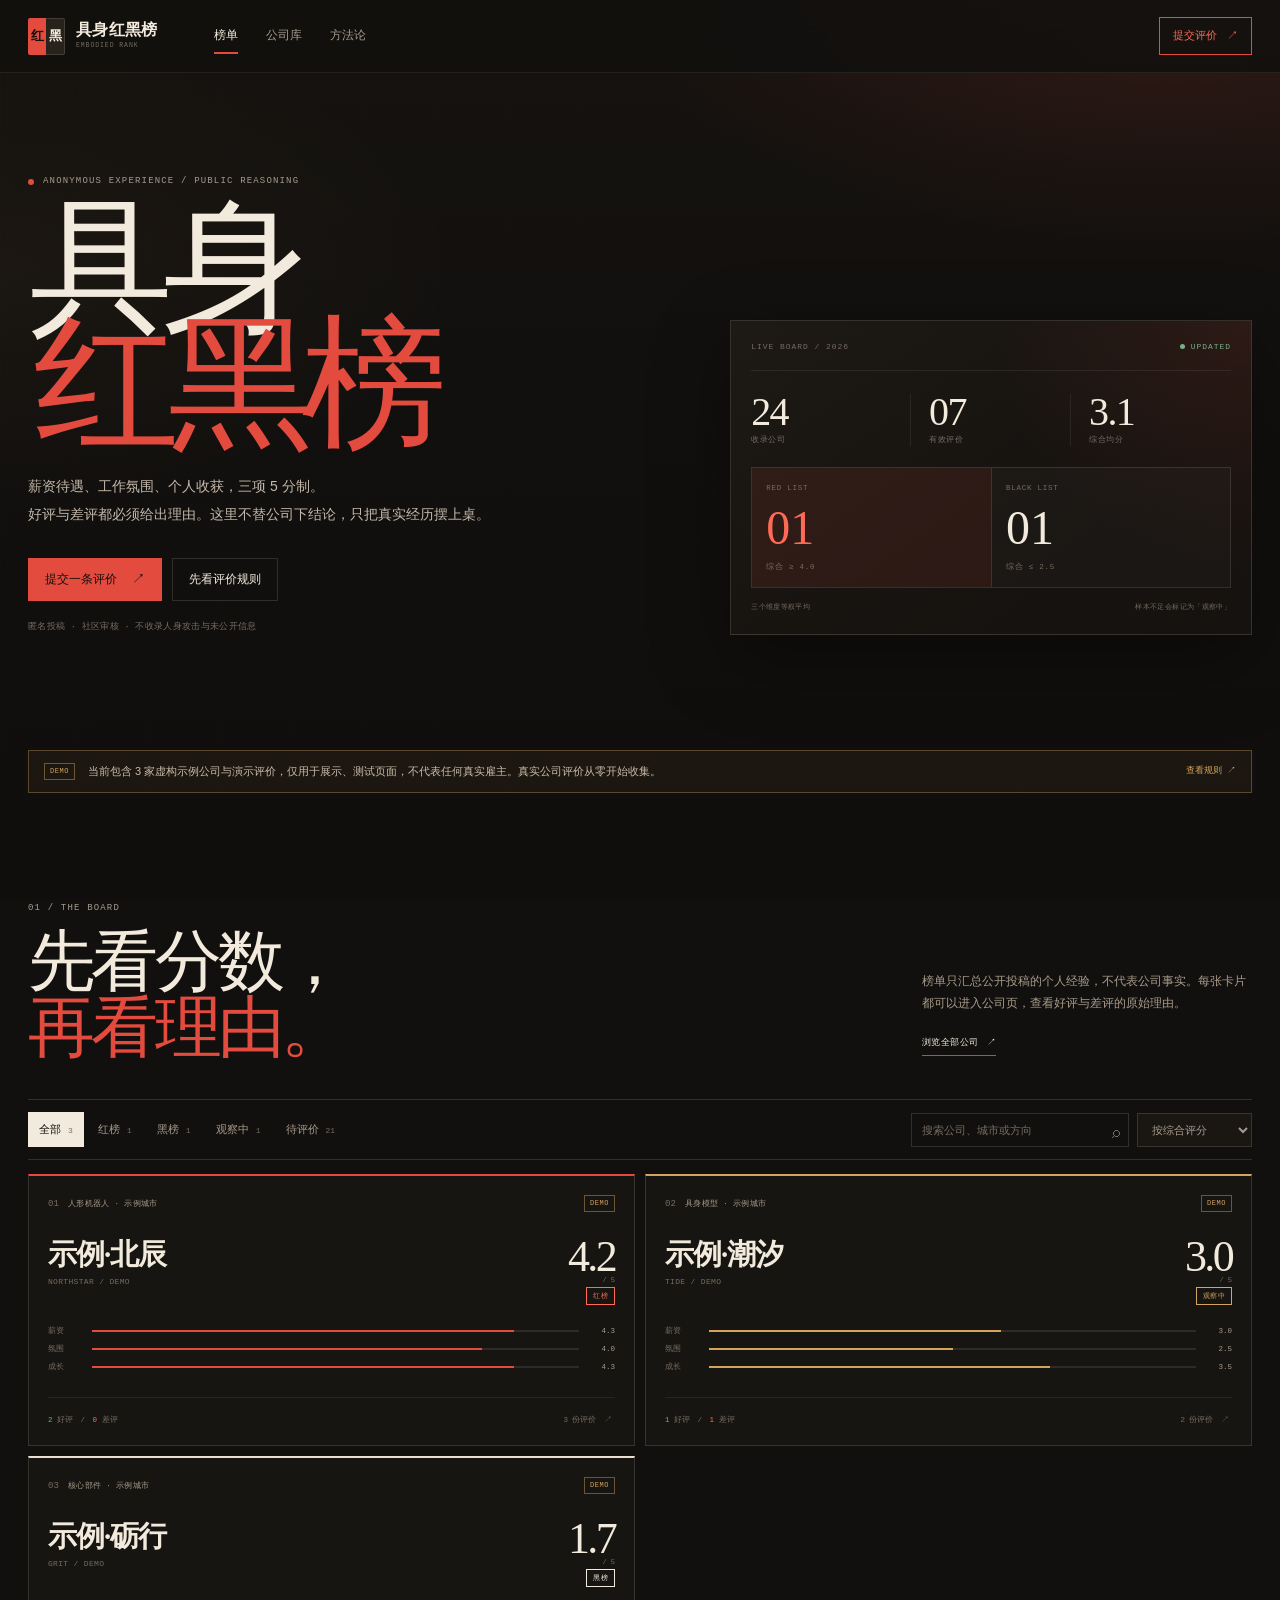
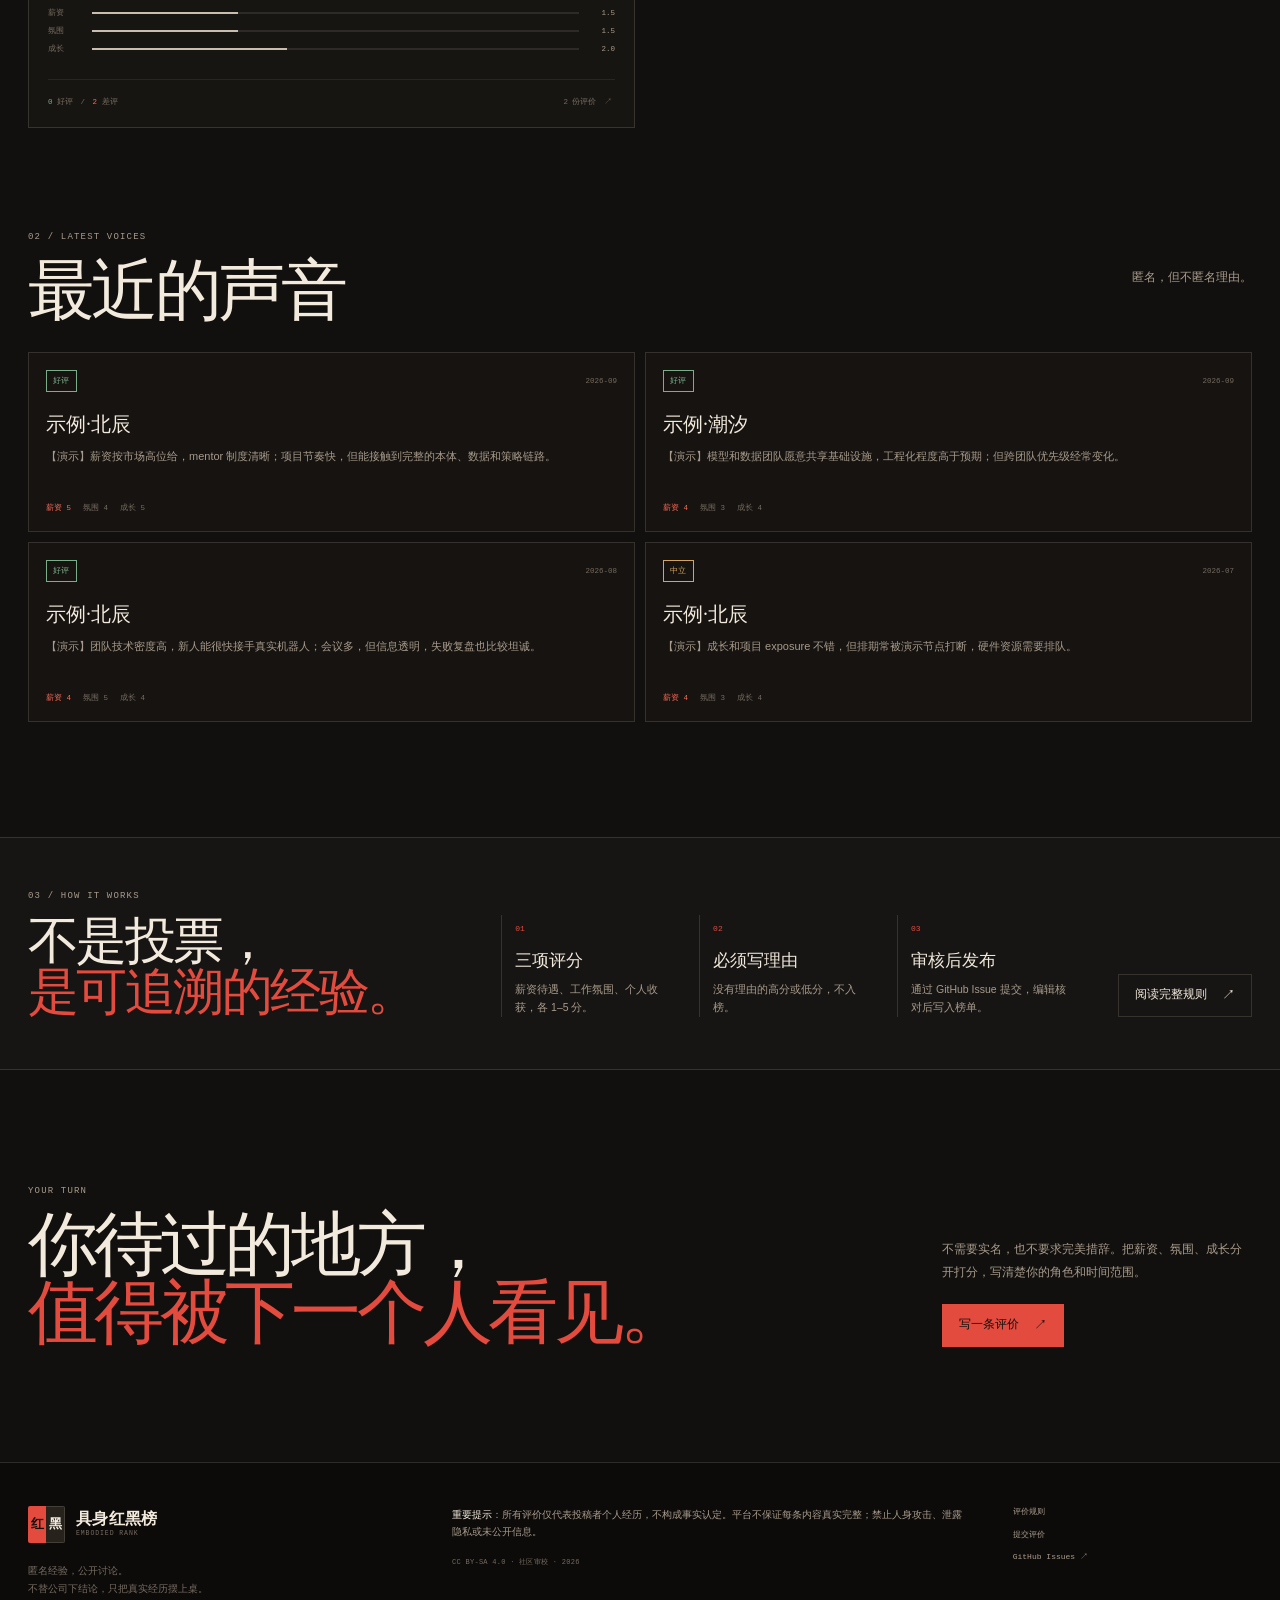
==== index.html @ 5a6efa08 "feat: launch embodied red-black review board" ====
<!doctype html>
<html lang="zh-CN" class="no-js">
<head>
  <meta charset="utf-8">
  <meta name="viewport" content="width=device-width, initial-scale=1">
  <title>具身红黑榜 · 具身智能公司匿名评价</title>
  <meta name="description" content="具身红黑榜：匿名收录具身智能公司的薪资待遇、工作氛围与个人收获评价。好评与差评都要给理由。">
  <meta name="theme-color" content="#12100e">
  <meta name="color-scheme" content="dark">
  <meta property="og:type" content="website">
  <meta property="og:site_name" content="具身红黑榜">
  <meta property="og:locale" content="zh_CN">
  <meta property="og:title" content="具身红黑榜 · 具身智能公司匿名评价">
  <meta property="og:description" content="薪资、氛围、成长三项 5 分制。好评与差评都保留理由。">
  <meta property="og:url" content="https://dreamfallenflowers.github.io/embodied-redblack/">
  <meta property="og:image" content="https://dreamfallenflowers.github.io/embodied-redblack/assets/img/og-cover.png">
  <meta name="twitter:card" content="summary_large_image">
  <meta name="twitter:title" content="具身红黑榜 · 具身智能公司匿名评价">
  <meta name="twitter:description" content="薪资、氛围、成长三项 5 分制。好评与差评都保留理由。">
  <meta name="twitter:image" content="https://dreamfallenflowers.github.io/embodied-redblack/assets/img/og-cover.png">
  <link rel="canonical" href="https://dreamfallenflowers.github.io/embodied-redblack/">
  <link rel="icon" href="assets/img/favicon.svg" type="image/svg+xml">
  <link rel="stylesheet" href="assets/css/styles.css">
  <script>document.documentElement.classList.replace('no-js','js');</script>
</head>
<body>
  <a class="skip-link" href="#main">跳到主要内容</a>
  <div class="backdrop" aria-hidden="true"></div>

  <header class="site-header" id="site-header">
    <div class="header-inner wrap">
      <a class="brand" href="#/" aria-label="具身红黑榜首页">
        <span class="brand-mark" aria-hidden="true"><b>红</b><i>黑</i></span>
        <span class="brand-copy"><strong>具身红黑榜</strong><small>EMBODIED RANK</small></span>
      </a>
      <nav class="primary-nav" aria-label="主导航">
        <a href="#/" data-nav="home">榜单</a>
        <a href="#/companies" data-nav="companies">公司库</a>
        <a href="#/about" data-nav="about">方法论</a>
      </nav>
      <div class="header-actions">
        <a class="header-submit" href="#/submit">提交评价 <span>↗</span></a>
        <button class="menu-toggle" type="button" aria-label="打开菜单" aria-expanded="false" data-menu-toggle>
          <span></span><span></span>
        </button>
      </div>
    </div>
    <div class="mobile-menu" id="mobile-menu">
      <a href="#/">榜单</a>
      <a href="#/companies">公司库</a>
      <a href="#/about">方法论</a>
      <a href="#/submit">提交评价</a>
    </div>
  </header>

  <main id="main" tabindex="-1">
    <div class="app-loading">
      <span class="loading-mark" aria-hidden="true"></span>
      <p>正在整理评价…</p>
    </div>
  </main>

  <footer class="site-footer">
    <div class="footer-inner wrap">
      <div class="footer-brand">
        <a class="brand" href="#/" aria-label="具身红黑榜首页">
          <span class="brand-mark" aria-hidden="true"><b>红</b><i>黑</i></span>
          <span class="brand-copy"><strong>具身红黑榜</strong><small>EMBODIED RANK</small></span>
        </a>
        <p>匿名经验，公开讨论。<br>不替公司下结论，只把真实经历摆上桌。</p>
      </div>
      <div class="footer-note">
        <p><strong>重要提示</strong>：所有评价仅代表投稿者个人经历，不构成事实认定。平台不保证每条内容真实完整；禁止人身攻击、泄露隐私或未公开信息。</p>
        <p class="footer-meta">CC BY-SA 4.0 · 社区审校 · <span data-year></span></p>
      </div>
      <div class="footer-links">
        <a href="#/about">评价规则</a>
        <a href="#/submit">提交评价</a>
        <a href="https://github.com/DreamFallenFlowers/embodied-redblack/issues" target="_blank" rel="noopener">GitHub Issues ↗</a>
      </div>
    </div>
  </footer>

  <div class="toast-region" id="toast-region" aria-live="polite"></div>
  <script src="assets/js/config.js"></script>
  <script src="assets/js/data.js"></script>
  <script src="assets/js/app.js"></script>
</body>
</html>
---- assets/css/styles.css ----
:root {
  --bg: #12100e;
  --bg-deep: #0c0b0a;
  --panel: #1a1713;
  --panel-2: #211d18;
  --ink: #f2eadc;
  --muted: #a79b8b;
  --muted-2: #766c60;
  --red: #e34b3f;
  --red-bright: #ff6a57;
  --red-deep: #8b2923;
  --good: #79ae88;
  --gold: #d4a45e;
  --line: rgba(242, 234, 220, 0.14);
  --line-soft: rgba(242, 234, 220, 0.08);
  --serif: "Songti SC", "STSong", "Noto Serif SC", "SimSun", Georgia, serif;
  --sans: "PingFang SC", "Microsoft YaHei", -apple-system, BlinkMacSystemFont, sans-serif;
  --mono: "Cascadia Code", Consolas, "SFMono-Regular", monospace;
  --wrap: 1240px;
  --radius: 2px;
}

* { box-sizing: border-box; }
html { scroll-behavior: smooth; }
body {
  margin: 0;
  background: var(--bg);
  color: var(--ink);
  font-family: var(--sans);
  font-size: 14px;
  line-height: 1.6;
  -webkit-font-smoothing: antialiased;
  overflow-x: hidden;
}
body.is-locked { overflow: hidden; }
a { color: inherit; text-decoration: none; }
button, input, select, textarea { font: inherit; }
button { color: inherit; }
img { max-width: 100%; display: block; }
::selection { background: var(--red); color: #140f0c; }

.sr-only {
  position: absolute; width: 1px; height: 1px; padding: 0; margin: -1px;
  overflow: hidden; clip: rect(0, 0, 0, 0); white-space: nowrap; border: 0;
}
.skip-link {
  position: fixed; z-index: 100; top: -60px; left: 16px; padding: 10px 14px;
  background: var(--ink); color: var(--bg); font-size: 12px; transition: top .2s;
}
.skip-link:focus { top: 12px; }
.wrap { width: min(100% - 56px, var(--wrap)); margin: 0 auto; }
.backdrop {
  position: fixed; inset: 0; z-index: -2; pointer-events: none;
  background:
    radial-gradient(ellipse 70% 48% at 92% -4%, rgba(227, 75, 63, .16), transparent 65%),
    radial-gradient(ellipse 52% 38% at 0% 30%, rgba(212, 164, 94, .045), transparent 70%),
    linear-gradient(180deg, #15120f 0%, var(--bg) 42%, #100e0c 100%);
}
.backdrop::after {
  content: ""; position: absolute; inset: 0; opacity: .3;
  background-image: linear-gradient(to right, rgba(242,234,220,.035) 1px, transparent 1px),
    linear-gradient(to bottom, rgba(242,234,220,.025) 1px, transparent 1px);
  background-size: 72px 72px;
  mask-image: linear-gradient(120deg, #000 0%, transparent 68%);
}
.eyebrow {
  display: flex; align-items: center; gap: 9px; margin: 0;
  font-family: var(--mono); font-size: 9px; line-height: 1.4;
  letter-spacing: .13em; text-transform: uppercase; color: var(--muted);
}
.eyebrow-dot { width: 6px; height: 6px; border-radius: 50%; background: var(--red); flex: 0 0 auto; }

/* ------------------------------------------------------------- header */
.site-header {
  position: sticky; top: 0; z-index: 30;
  background: rgba(18, 16, 14, .88);
  border-bottom: 1px solid var(--line-soft);
  backdrop-filter: blur(17px);
}
.header-inner {
  min-height: 72px; display: flex; align-items: center; gap: 38px;
}
.brand { display: inline-flex; align-items: center; gap: 11px; flex: 0 0 auto; }
.brand-mark {
  width: 37px; height: 37px; display: flex; overflow: hidden; border-radius: 2px;
  font-family: var(--serif); font-size: 13px; font-weight: 700;
}
.brand-mark b, .brand-mark i { display: grid; place-items: center; flex: 1; font-style: normal; }
.brand-mark b { background: var(--red); color: #150f0c; }
.brand-mark i { background: #27221c; color: var(--ink); border: 1px solid var(--line); border-left: 0; }
.brand-copy { display: flex; flex-direction: column; line-height: 1.05; }
.brand-copy strong { font-family: var(--serif); font-size: 16px; letter-spacing: .02em; font-weight: 600; }
.brand-copy small { margin-top: 4px; font-family: var(--mono); font-size: 6.5px; letter-spacing: .14em; color: var(--muted-2); }
.primary-nav { display: flex; align-items: center; gap: 28px; margin-left: 18px; }
.primary-nav a {
  position: relative; padding: 8px 0; color: var(--muted); font-size: 12px; transition: color .2s;
}
.primary-nav a:hover { color: var(--ink); }
.primary-nav a.is-active { color: var(--ink); }
.primary-nav a.is-active::after {
  content: ""; position: absolute; left: 0; right: 0; bottom: 0; height: 2px; background: var(--red);
}
.header-actions { display: flex; align-items: center; gap: 10px; margin-left: auto; }
.header-submit {
  display: inline-flex; align-items: center; gap: 10px; padding: 9px 13px;
  border: 1px solid var(--red); color: var(--red-bright); font-size: 11px;
  transition: background .2s, color .2s;
}
.header-submit:hover { background: var(--red); color: #150f0c; }
.menu-toggle { display: none; width: 38px; height: 38px; padding: 10px; border: 1px solid var(--line); background: transparent; }
.menu-toggle span { display: block; height: 1px; margin: 4px 0; background: var(--ink); }
.mobile-menu { display: none; }

/* --------------------------------------------------------------- hero */
.hero {
  display: grid; grid-template-columns: minmax(0, 1.08fr) minmax(380px, .92fr);
  gap: clamp(38px, 7vw, 110px); align-items: end;
  padding-top: clamp(58px, 8vw, 112px); padding-bottom: clamp(64px, 9vw, 126px);
}
.hero-copy { max-width: 690px; }
.hero h1 {
  margin: 23px 0 0; font-family: var(--serif); font-size: clamp(86px, 11.3vw, 158px);
  line-height: .8; letter-spacing: -.075em; font-weight: 500;
}
.hero h1 em { color: var(--red); font-style: normal; display: inline-block; margin-left: .04em; }
.hero-lede {
  max-width: 520px; margin: 31px 0 0; color: #c3b8aa; font-size: 14px; line-height: 1.95;
}
.hero-actions { display: flex; flex-wrap: wrap; gap: 10px; margin-top: 30px; }
.hero-note { margin: 20px 0 0; color: var(--muted-2); font-family: var(--mono); font-size: 8.5px; letter-spacing: .04em; }
.button {
  display: inline-flex; align-items: center; justify-content: space-between; gap: 15px;
  min-height: 43px; padding: 0 16px; border: 1px solid transparent;
  font-size: 11.5px; line-height: 1; transition: background .2s, color .2s, border-color .2s;
}
.button span { font-family: var(--mono); font-size: 13px; }
.button--red { background: var(--red); border-color: var(--red); color: #160f0c; }
.button--red:hover { background: var(--red-bright); border-color: var(--red-bright); }
.button--ghost { border-color: var(--line); color: var(--ink); background: transparent; }
.button--ghost:hover { border-color: var(--ink); background: var(--ink); color: var(--bg); }

.hero-board {
  position: relative; padding: 20px; border: 1px solid var(--line);
  background: linear-gradient(145deg, #1d1914, #15120f 72%);
  box-shadow: 0 24px 70px rgba(0,0,0,.35);
  overflow: hidden;
}
.hero-board::before {
  content: ""; position: absolute; inset: 0; pointer-events: none; opacity: .55;
  background: radial-gradient(circle at 100% 0, rgba(227,75,63,.2), transparent 42%);
}
.board-top, .board-live { position: relative; display: flex; align-items: center; justify-content: space-between; }
.board-top {
  padding-bottom: 17px; border-bottom: 1px solid var(--line-soft);
  font-family: var(--mono); font-size: 8px; letter-spacing: .12em; color: var(--muted-2);
}
.board-live { gap: 6px; color: var(--good); }
.board-live i { width: 5px; height: 5px; border-radius: 50%; background: var(--good); }
.board-numbers { position: relative; display: grid; grid-template-columns: repeat(3, 1fr); padding: 23px 0 21px; }
.board-numbers > div { display: flex; flex-direction: column; gap: 4px; border-right: 1px solid var(--line-soft); padding-left: 18px; }
.board-numbers > div:first-child { padding-left: 0; }
.board-numbers > div:last-child { border-right: 0; }
.board-numbers strong { font-family: var(--serif); font-size: 40px; line-height: .9; font-weight: 500; letter-spacing: -.04em; }
.board-numbers span { font-family: var(--mono); font-size: 7.5px; letter-spacing: .08em; color: var(--muted-2); }
.board-split { position: relative; display: grid; grid-template-columns: 1fr 1fr; border: 1px solid var(--line); }
.board-half { min-height: 119px; padding: 14px; display: flex; flex-direction: column; justify-content: space-between; transition: background .2s; }
.board-half + .board-half { border-left: 1px solid var(--line); }
.board-half:hover { background: rgba(242,234,220,.045); }
.board-half--red { background: rgba(227,75,63,.11); }
.board-half--black { background: rgba(242,234,220,.02); }
.board-half span, .board-half small { font-family: var(--mono); font-size: 7.5px; letter-spacing: .1em; color: var(--muted-2); }
.board-half strong { font-family: var(--serif); font-size: 48px; line-height: .9; font-weight: 500; }
.board-half--red strong { color: var(--red-bright); }
.board-half--black strong { color: var(--ink); }
.board-half small { text-transform: uppercase; }
.board-foot {
  display: flex; justify-content: space-between; gap: 10px; padding-top: 14px;
  font-family: var(--mono); font-size: 7px; letter-spacing: .05em; color: var(--muted-2);
}

/* --------------------------------------------------------------- demos */
.demo-banner {
  display: flex; align-items: center; gap: 13px; margin-bottom: 6px; padding: 12px 15px;
  border: 1px solid rgba(212,164,94,.35); background: rgba(212,164,94,.055);
  font-size: 11px; color: #cbbcaa;
}
.demo-banner p { margin: 0; flex: 1; line-height: 1.6; }
.demo-banner a { white-space: nowrap; color: var(--gold); font-family: var(--mono); font-size: 8.5px; }
.demo-mark, .demo-chip {
  display: inline-flex; align-items: center; justify-content: center;
  border: 1px solid rgba(212,164,94,.45); color: var(--gold);
  font-family: var(--mono); font-size: 7px; line-height: 1; letter-spacing: .08em;
  padding: 4px 5px; white-space: nowrap;
}
.demo-chip { vertical-align: middle; }

/* ------------------------------------------------------------- section */
.section { padding-top: clamp(64px, 8vw, 112px); padding-bottom: 0; }
.section-head { display: flex; align-items: flex-end; justify-content: space-between; gap: 38px; }
.section-head .eyebrow { margin-bottom: 15px; }
.section-title, .section-head h2 {
  margin: 0; font-family: var(--serif); font-size: clamp(44px, 5.2vw, 68px);
  line-height: .98; letter-spacing: -.055em; font-weight: 500;
}
.section-title em, .section-head h2 em { color: var(--red); font-style: normal; }
.section-aside { max-width: 330px; padding-bottom: 4px; color: var(--muted); font-size: 12px; line-height: 1.85; }
.section-aside p { margin: 0 0 16px; }
.section-aside--inline { max-width: 260px; padding: 0; }
.section-head--compact { align-items: center; }
.section-title--small { font-size: clamp(30px, 3.2vw, 42px); }
.text-link { display: inline-flex; align-items: center; gap: 8px; color: var(--ink); font-family: var(--mono); font-size: 8.5px; letter-spacing: .05em; border-bottom: 1px solid var(--muted-2); padding-bottom: 3px; }
.text-link:hover { color: var(--red-bright); border-color: var(--red); }

/* ------------------------------------------------------------ board */
.board-tools {
  display: flex; align-items: center; justify-content: space-between; gap: 18px;
  margin-top: 39px; padding: 12px 0; border-top: 1px solid var(--line); border-bottom: 1px solid var(--line);
}
.tabs { display: flex; flex-wrap: wrap; align-items: center; gap: 3px; }
.tab {
  padding: 8px 10px; border: 1px solid transparent; background: transparent;
  color: var(--muted); font-size: 11px; cursor: pointer; transition: color .2s, border-color .2s, background .2s;
}
.tab span { margin-left: 4px; color: var(--muted-2); font-family: var(--mono); font-size: 8px; }
.tab:hover { color: var(--ink); }
.tab.is-active { border-color: var(--line); background: var(--ink); color: var(--bg); }
.tab.is-active span { color: rgba(18,16,14,.55); }
.board-controls { display: flex; align-items: center; gap: 8px; }
.search-field { position: relative; display: block; }
.search-field input {
  width: 218px; height: 34px; padding: 0 30px 0 10px; border: 1px solid var(--line);
  border-radius: 0; outline: 0; background: transparent; color: var(--ink); font-size: 10.5px;
}
.search-field input::placeholder { color: var(--muted-2); }
.search-field input:focus { border-color: var(--red); }
.search-field i { position: absolute; right: 9px; top: 6px; color: var(--muted-2); font-style: normal; font-size: 16px; pointer-events: none; }
select {
  height: 34px; padding: 0 28px 0 10px; border: 1px solid var(--line); border-radius: 0;
  background: var(--panel); color: var(--muted); font-size: 10.5px; outline: 0;
}
select:focus { border-color: var(--red); }
.company-list { display: grid; grid-template-columns: repeat(2, minmax(0, 1fr)); gap: 10px; margin-top: 14px; }
.company-card {
  position: relative; display: flex; flex-direction: column; min-height: 272px; padding: 19px;
  border: 1px solid var(--line); background: rgba(26,23,19,.74);
  transition: border-color .2s, background .2s, transform .25s;
}
.company-card:hover { transform: translateY(-3px); border-color: rgba(227,75,63,.58); background: #1e1a16; }
.company-card.is-red { border-top: 2px solid var(--red); }
.company-card.is-black { border-top: 2px solid #e9dfd0; }
.company-card.is-watch { border-top: 2px solid var(--gold); }
.company-card.is-pending { border-top: 2px solid var(--line); }
.company-card-top { display: flex; align-items: center; gap: 9px; }
.company-rank { color: var(--muted-2); font-family: var(--mono); font-size: 9px; }
.company-sector { color: var(--muted); font-family: var(--mono); font-size: 7.5px; letter-spacing: .05em; text-transform: uppercase; }
.company-card-top .demo-chip { margin-left: auto; }
.company-card-main { display: flex; justify-content: space-between; align-items: flex-start; gap: 10px; margin-top: 27px; }
.company-card h3 { margin: 0; font-family: var(--serif); font-size: 29px; line-height: 1.1; letter-spacing: -.035em; font-weight: 600; }
.company-en { margin: 5px 0 0; color: var(--muted-2); font-family: var(--mono); font-size: 8px; letter-spacing: .04em; }
.company-score { display: flex; flex-direction: column; align-items: flex-end; flex: 0 0 auto; }
.company-score > strong { font-family: var(--serif); font-size: 44px; line-height: .82; font-weight: 500; letter-spacing: -.06em; }
.company-score > span { color: var(--muted-2); font-family: var(--mono); font-size: 7px; }
.verdict {
  display: inline-flex; padding: 4px 6px; border: 1px solid currentColor;
  font-family: var(--mono); font-size: 8px; line-height: 1.2; letter-spacing: .06em; white-space: nowrap;
}
.verdict.is-red { color: var(--red-bright); }
.verdict.is-black { color: var(--ink); }
.verdict.is-watch { color: var(--gold); }
.verdict.is-pending { color: var(--muted-2); }
.company-bars { display: flex; flex-direction: column; gap: 6px; margin-top: 20px; }
.score-row { display: grid; grid-template-columns: 35px minmax(0,1fr) 27px; align-items: center; gap: 9px; color: var(--muted-2); font-family: var(--mono); font-size: 7.5px; }
.score-row b { color: var(--muted); font-weight: 400; text-align: right; }
.score-track { height: 2px; background: rgba(242,234,220,.1); overflow: hidden; }
.score-track i { display: block; height: 100%; background: var(--red); }
.company-card.is-black .score-track i { background: #c8bdae; }
.company-card.is-watch .score-track i { background: var(--gold); }
.company-card-foot { display: flex; justify-content: space-between; gap: 8px; margin-top: auto; padding-top: 16px; border-top: 1px solid var(--line-soft); color: var(--muted-2); font-family: var(--mono); font-size: 7.5px; }
.company-card-foot b { color: var(--good); font-weight: 400; }
.company-card-foot em { color: var(--red-bright); font-style: normal; }
.company-card-foot i { color: var(--muted-2); font-style: normal; margin: 0 3px; }
.company-empty { margin-top: auto; padding-top: 20px; border-top: 1px solid var(--line-soft); color: var(--muted-2); font-size: 11px; }
.company-empty p { margin: 0 0 8px; }
.company-empty span { color: var(--muted); font-family: var(--mono); font-size: 8px; }
.company-empty i { color: var(--red-bright); font-style: normal; }
.empty-state {
  grid-column: 1 / -1; display: flex; flex-direction: column; align-items: center;
  padding: 62px 22px; border: 1px dashed var(--line); color: var(--muted);
  text-align: center;
}
.empty-state > span { color: var(--red); font-family: var(--serif); font-size: 46px; line-height: 1; }
.empty-state h3 { margin: 13px 0 3px; font-family: var(--serif); font-size: 23px; font-weight: 500; color: var(--ink); }
.empty-state p { margin: 0 0 19px; font-size: 11px; }
.empty-state .button { min-height: 36px; }

/* ------------------------------------------------------------ latest */
.latest-section { padding-bottom: clamp(70px, 9vw, 120px); }
.latest-grid { display: grid; grid-template-columns: repeat(2, minmax(0,1fr)); gap: 10px; margin-top: 28px; }
.voice-card {
  display: flex; flex-direction: column; min-height: 180px; padding: 17px;
  border: 1px solid var(--line); background: rgba(26,23,19,.58); transition: border-color .2s, background .2s;
}
.voice-card:hover { border-color: rgba(227,75,63,.48); background: var(--panel); }
.voice-top { display: flex; align-items: center; justify-content: space-between; color: var(--muted-2); font-family: var(--mono); font-size: 7.5px; }
.type-chip {
  display: inline-flex; width: fit-content; padding: 4px 6px; border: 1px solid currentColor;
  font-family: var(--mono); font-size: 8px; letter-spacing: .06em; white-space: nowrap;
}
.type-chip.is-good { color: var(--good); }
.type-chip.is-bad { color: var(--red-bright); }
.type-chip.is-neutral { color: var(--gold); }
.voice-card > strong { margin-top: 16px; font-family: var(--serif); font-size: 20px; font-weight: 500; }
.voice-card > p { display: -webkit-box; -webkit-line-clamp: 3; -webkit-box-orient: vertical; overflow: hidden; margin: 7px 0 0; color: var(--muted); font-size: 11px; line-height: 1.8; }
.voice-scores { display: flex; gap: 12px; margin-top: auto; padding-top: 14px; color: var(--muted-2); font-family: var(--mono); font-size: 7.5px; }
.voice-scores span:first-child { color: var(--red-bright); }

/* ------------------------------------------------------------ method */
.method-band { border-top: 1px solid var(--line); border-bottom: 1px solid var(--line); background: rgba(242,234,220,.025); }
.method-band-inner { display: grid; grid-template-columns: .9fr 1.2fr auto; align-items: end; gap: 42px; padding-top: 52px; padding-bottom: 52px; }
.method-band h2 { margin: 14px 0 0; font-family: var(--serif); font-size: clamp(36px,4vw,52px); line-height: .98; letter-spacing: -.05em; font-weight: 500; }
.method-band h2 em { color: var(--red); font-style: normal; }
.method-steps { display: grid; grid-template-columns: repeat(3, 1fr); gap: 19px; }
.method-steps > div { padding-left: 13px; border-left: 1px solid var(--line); }
.method-steps span { color: var(--red); font-family: var(--mono); font-size: 8px; }
.method-steps strong { display: block; margin-top: 9px; font-family: var(--serif); font-size: 17px; font-weight: 500; }
.method-steps p { margin: 7px 0 0; color: var(--muted); font-size: 10.5px; line-height: 1.7; }
.submit-strip { display: flex; align-items: flex-end; justify-content: space-between; gap: 54px; padding-top: clamp(70px, 9vw, 118px); padding-bottom: clamp(70px, 9vw, 118px); }
.submit-strip h2 { margin: 14px 0 0; font-family: var(--serif); font-size: clamp(43px,5.5vw,72px); line-height: .96; letter-spacing: -.06em; font-weight: 500; }
.submit-strip h2 em { color: var(--red); font-style: normal; }
.submit-strip > div:last-child { max-width: 310px; }
.submit-strip p:not(.eyebrow) { margin: 0 0 20px; color: var(--muted); font-size: 12px; line-height: 1.9; }

/* -------------------------------------------------------------- pages */
.page-head { padding-top: clamp(56px,7vw,96px); padding-bottom: 42px; border-bottom: 1px solid var(--line); }
.page-head h1 { margin: 22px 0 0; font-family: var(--serif); font-size: clamp(64px,8.5vw,118px); line-height: .82; letter-spacing: -.07em; font-weight: 500; }
.page-head h1 span, .page-head h1 em { color: var(--red); font-style: normal; }
.page-lede { max-width: 600px; margin: 26px 0 0; color: var(--muted); font-size: 13px; line-height: 1.9; }
.page-tools { display: flex; align-items: center; gap: 10px; margin-top: 27px; }
.page-tools .search-field input { width: 260px; }

.companies-groups { display: flex; flex-direction: column; gap: 46px; padding-bottom: 80px; }
.company-group .group-head { display: flex; align-items: baseline; gap: 11px; padding-bottom: 12px; border-bottom: 1px solid var(--line); }
.group-head h2 { margin: 0; font-family: var(--serif); font-size: 25px; font-weight: 500; }
.group-head > span:not(.demo-chip) { color: var(--muted-2); font-family: var(--mono); font-size: 8px; }
.company-index-grid { display: grid; grid-template-columns: repeat(3, minmax(0,1fr)); gap: 9px; margin-top: 11px; }
.company-index-card {
  display: flex; flex-direction: column; min-height: 166px; padding: 15px; border: 1px solid var(--line-soft);
  background: rgba(26,23,19,.5); transition: border-color .2s, background .2s;
}
.company-index-card:hover { border-color: rgba(227,75,63,.42); background: var(--panel); }
.index-top { display: flex; justify-content: space-between; gap: 8px; color: var(--muted-2); font-family: var(--mono); font-size: 7px; }
.company-index-card h3 { margin: 22px 0 7px; font-family: var(--serif); font-size: 21px; font-weight: 500; line-height: 1.15; }
.company-index-card h3 .demo-chip { margin-left: 3px; }
.company-index-card p { display: -webkit-box; -webkit-line-clamp: 2; -webkit-box-orient: vertical; overflow: hidden; margin: 0; color: var(--muted); font-size: 10px; line-height: 1.7; }
.index-foot { display: flex; justify-content: space-between; gap: 7px; margin-top: auto; padding-top: 13px; color: var(--muted-2); font-family: var(--mono); font-size: 7px; }
.index-foot .verdict { font-size: 6px; }

/* ------------------------------------------------------------- company */
.company-head { padding-top: 29px; }
.back-link { color: var(--muted-2); font-family: var(--mono); font-size: 8px; letter-spacing: .04em; }
.back-link:hover { color: var(--red-bright); }
.company-head-grid { display: grid; grid-template-columns: minmax(0, 1.2fr) minmax(300px, .8fr); gap: clamp(34px, 6vw, 92px); align-items: end; padding: 44px 0 57px; }
.company-kicker { display: flex; flex-wrap: wrap; gap: 9px; align-items: center; color: var(--muted); font-family: var(--mono); font-size: 8px; }
.company-kicker > span:not(.demo-chip) + span:not(.demo-chip)::before { content: "/"; margin-right: 9px; color: var(--muted-2); }
.company-head h1 { margin: 18px 0 0; font-family: var(--serif); font-size: clamp(62px, 7.2vw, 108px); line-height: .83; letter-spacing: -.075em; font-weight: 500; overflow-wrap: anywhere; }
.company-head h1 span { color: var(--red); }
.company-en-large { margin: 9px 0 0; color: var(--muted-2); font-family: var(--mono); font-size: 10px; letter-spacing: .06em; }
.company-description { max-width: 550px; margin: 23px 0 0; color: var(--muted); font-size: 12px; line-height: 1.9; }
.company-tags { display: flex; flex-wrap: wrap; gap: 5px; margin-top: 17px; }
.company-tags span { padding: 4px 7px; border: 1px solid var(--line); color: var(--muted); font-family: var(--mono); font-size: 7.5px; }
.external-link { display: inline-block; margin-top: 18px; color: var(--muted); font-family: var(--mono); font-size: 8px; border-bottom: 1px solid var(--line); padding-bottom: 2px; }
.external-link:hover { color: var(--red-bright); border-color: var(--red); }
.score-panel { padding: 18px; border: 1px solid var(--line); background: linear-gradient(145deg, #1e1a15, #14110e); }
.score-panel-top { display: flex; align-items: center; justify-content: space-between; gap: 8px; color: var(--muted-2); font-family: var(--mono); font-size: 7px; letter-spacing: .04em; }
.big-score { margin-top: 17px; font-family: var(--serif); font-size: 76px; line-height: .78; letter-spacing: -.07em; }
.big-score span { margin-left: 5px; color: var(--muted-2); font-family: var(--mono); font-size: 8px; letter-spacing: 0; }
.score-panel-bars { display: flex; flex-direction: column; gap: 9px; margin-top: 28px; }
.score-panel .score-row { grid-template-columns: 52px minmax(0,1fr) 27px; font-size: 8px; }
.score-panel-foot { display: flex; justify-content: space-between; gap: 10px; margin-top: 18px; padding-top: 13px; border-top: 1px solid var(--line-soft); color: var(--muted-2); font-family: var(--mono); font-size: 7px; }
.company-reviews { padding-top: clamp(58px,7vw,90px); padding-bottom: 90px; }
.reviews-head { display: flex; align-items: flex-end; justify-content: space-between; gap: 20px; padding-bottom: 20px; border-bottom: 1px solid var(--line); }
.reviews-head h2 { margin: 13px 0 0; font-family: var(--serif); font-size: clamp(38px,4.4vw,58px); line-height: .98; letter-spacing: -.055em; font-weight: 500; }
.reviews-head h2 em { color: var(--red); font-style: normal; }
.review-filters { display: flex; gap: 3px; }
.review-filter { padding: 7px 9px; border: 1px solid transparent; background: transparent; color: var(--muted); font-size: 10px; cursor: pointer; }
.review-filter span { color: var(--muted-2); font-family: var(--mono); font-size: 7px; }
.review-filter:hover { color: var(--ink); }
.review-filter.is-active { border-color: var(--line); color: var(--ink); background: rgba(242,234,220,.06); }
.sample-warning { margin: 17px 0 0; color: var(--gold); font-family: var(--mono); font-size: 8px; line-height: 1.7; }
.review-list { display: grid; grid-template-columns: repeat(2, minmax(0,1fr)); gap: 10px; margin-top: 16px; }
.review-card { padding: 18px; border: 1px solid var(--line-soft); border-left: 2px solid var(--muted-2); background: rgba(26,23,19,.58); }
.review-card.is-good { border-left-color: var(--good); }
.review-card.is-bad { border-left-color: var(--red); }
.review-card.is-neutral { border-left-color: var(--gold); }
.review-card-head { display: flex; justify-content: space-between; align-items: center; color: var(--muted-2); font-family: var(--mono); font-size: 7.5px; }
.review-card-scores { display: flex; gap: 7px; margin-top: 18px; }
.review-card-scores span { display: flex; align-items: baseline; gap: 4px; padding: 5px 7px; border: 1px solid var(--line-soft); }
.review-card-scores b { color: var(--ink); font-family: var(--serif); font-size: 19px; line-height: 1; font-weight: 500; }
.review-card-scores small { color: var(--muted-2); font-family: var(--mono); font-size: 6.5px; }
.review-reason { margin: 16px 0 0; color: #c9beb0; font-size: 11.5px; line-height: 1.9; white-space: pre-wrap; }
.review-card-foot { display: flex; justify-content: space-between; gap: 10px; margin-top: 17px; padding-top: 11px; border-top: 1px solid var(--line-soft); color: var(--muted-2); font-family: var(--mono); font-size: 7px; line-height: 1.6; }
.company-submit { display: flex; align-items: center; justify-content: space-between; gap: 20px; margin-top: 26px; padding-top: 22px; border-top: 1px solid var(--line); }
.company-submit p { margin: 0; color: var(--muted); font-size: 11px; }
.company-submit-note { margin-top: 22px; color: var(--muted-2); font-family: var(--mono); font-size: 8px; }

/* -------------------------------------------------------------- submit */
.submit-layout { display: grid; grid-template-columns: minmax(0, 1.14fr) minmax(270px, .86fr); gap: clamp(34px, 6vw, 86px); align-items: start; padding-bottom: 100px; }
.review-form { border-top: 1px solid var(--line); }
.form-section { padding: 26px 0 28px; border-bottom: 1px solid var(--line); }
.form-section-head { display: flex; align-items: baseline; gap: 13px; margin-bottom: 18px; }
.form-section-head > span { color: var(--red); font-family: var(--mono); font-size: 8px; }
.form-section-head h2 { margin: 0; font-family: var(--serif); font-size: 25px; font-weight: 500; }
.field-grid { display: grid; grid-template-columns: repeat(2, minmax(0,1fr)); gap: 13px; }
.field-grid--three { grid-template-columns: repeat(3, minmax(0,1fr)); }
.field-grid--two { grid-template-columns: repeat(2, minmax(0,1fr)); }
.form-section .field-grid + .field-grid { margin-top: 13px; }
.field { display: flex; flex-direction: column; gap: 7px; }
.field--wide { grid-column: 1 / -1; }
.field > span { color: var(--muted); font-family: var(--mono); font-size: 8px; letter-spacing: .03em; }
.field > span em { color: var(--red); font-style: normal; }
.field input, .field select, .field textarea {
  width: 100%; padding: 10px 11px; border: 1px solid var(--line); border-radius: 0;
  background: rgba(242,234,220,.035); color: var(--ink); outline: 0; font-size: 12px;
}
.field textarea { resize: vertical; line-height: 1.8; }
.field input::placeholder, .field textarea::placeholder { color: var(--muted-2); }
.field input:focus, .field select:focus, .field textarea:focus { border-color: var(--red); background: rgba(242,234,220,.05); }
.field select { appearance: none; background-image: linear-gradient(45deg, transparent 50%, var(--muted) 50%), linear-gradient(135deg, var(--muted) 50%, transparent 50%); background-position: calc(100% - 14px) 15px, calc(100% - 10px) 15px; background-size: 4px 4px, 4px 4px; background-repeat: no-repeat; }
.is-hidden { display: none !important; }
.form-hint { margin: 10px 0 0; color: var(--muted-2); font-size: 10px; line-height: 1.7; }
.rating-field { margin: 16px 0 0; padding: 0; border: 0; }
.rating-field legend { width: 100%; padding: 0 0 8px; color: var(--muted); font-family: var(--mono); font-size: 8px; }
.rating-field legend small { margin-left: 8px; color: var(--muted-2); font-family: var(--sans); font-size: 9px; }
.rating-options { display: grid; grid-template-columns: repeat(5, 1fr); gap: 5px; max-width: 380px; }
.rating-options label { position: relative; cursor: pointer; }
.rating-options input { position: absolute; opacity: 0; pointer-events: none; }
.rating-options span { display: grid; place-items: center; height: 34px; border: 1px solid var(--line); color: var(--muted); font-family: var(--mono); font-size: 11px; transition: background .2s, border-color .2s, color .2s; }
.rating-options label:hover span { border-color: var(--red); color: var(--ink); }
.rating-options input:checked + span { background: var(--red); border-color: var(--red); color: #160f0c; }
.check-field { display: flex; align-items: flex-start; gap: 9px; margin-top: 17px; color: var(--muted); font-size: 10px; line-height: 1.75; }
.check-field input { width: 15px; height: 15px; flex: 0 0 auto; margin: 1px 0 0; accent-color: var(--red); }
.form-disclaimer { margin: 14px 0 0; color: var(--muted-2); font-size: 9.5px; line-height: 1.75; }
.form-actions { display: flex; align-items: center; justify-content: space-between; gap: 10px; margin-top: 21px; }
.form-actions .button { min-height: 42px; }
.form-status { min-height: 18px; margin: 13px 0 0; color: var(--muted-2); font-family: var(--mono); font-size: 8px; }
.submit-aside { display: flex; flex-direction: column; gap: 19px; position: sticky; top: 93px; }
.aside-block { padding: 19px; border: 1px solid var(--line); background: rgba(26,23,19,.6); }
.aside-block--red { border-color: rgba(227,75,63,.38); background: rgba(227,75,63,.045); }
.aside-block h3 { margin: 14px 0 0; font-family: var(--serif); font-size: 23px; font-weight: 500; line-height: 1.15; }
.aside-block p { margin: 13px 0 0; color: var(--muted); font-size: 10.5px; line-height: 1.8; }
.aside-block ol, .aside-block ul { margin: 15px 0 0; padding-left: 16px; color: var(--muted); font-size: 10.5px; line-height: 1.8; }
.aside-block li + li { margin-top: 8px; }
.aside-block a { display: inline-block; margin-top: 15px; color: var(--red-bright); font-family: var(--mono); font-size: 8px; }
.aside-block code { color: var(--red-bright); font-family: var(--mono); font-size: .9em; }

/* --------------------------------------------------------------- about */
.about-grid { display: grid; grid-template-columns: minmax(0, 1.25fr) minmax(270px, .75fr); gap: clamp(36px, 7vw, 104px); padding-bottom: 100px; align-items: start; }
.about-main h2 { margin: 44px 0 13px; font-family: var(--serif); font-size: 29px; font-weight: 500; }
.about-main h2:first-child { margin-top: 0; }
.about-main p { margin: 0 0 13px; color: var(--muted); font-size: 12px; line-height: 1.95; }
.about-main strong { color: var(--ink); font-weight: 500; }
.about-main code { color: var(--red-bright); font-family: var(--mono); font-size: .9em; }
.rule-table { border-top: 1px solid var(--line); }
.rule-table > div { display: grid; grid-template-columns: 100px 1fr; gap: 18px; padding: 14px 0; border-bottom: 1px solid var(--line); }
.rule-table span { color: var(--ink); font-family: var(--serif); font-size: 17px; }
.rule-table p { margin: 0; color: var(--muted); font-size: 10.5px; line-height: 1.8; }
.about-list { margin: 0; padding-left: 18px; color: var(--muted); font-size: 11px; line-height: 1.9; }
.about-list li + li { margin-top: 9px; }
.about-disclaimer { padding: 14px; border-left: 2px solid var(--red); background: rgba(227,75,63,.05); }
.demo-callout { display: flex; align-items: flex-start; gap: 11px; margin-top: 22px; padding: 13px; border: 1px solid rgba(212,164,94,.36); background: rgba(212,164,94,.05); }
.demo-callout p { margin: 0; font-size: 10px; color: #cbbcaa; }
.about-aside { display: flex; flex-direction: column; gap: 19px; position: sticky; top: 93px; }

/* ------------------------------------------------------------ notfound */
.notfound-view { min-height: 63vh; display: flex; align-items: center; padding: 80px 0; }
.notfound-view h1 { margin: 20px 0 16px; font-family: var(--serif); font-size: clamp(54px, 8vw, 105px); line-height: .86; letter-spacing: -.07em; font-weight: 500; }
.notfound-view h1 em { color: var(--red); font-style: normal; }
.notfound-view p:not(.eyebrow) { max-width: 440px; color: var(--muted); font-size: 12px; line-height: 1.9; }
.notfound-view .button { margin-top: 16px; }

/* ------------------------------------------------------------- footer */
.site-footer { border-top: 1px solid var(--line); background: rgba(10,9,8,.52); }
.footer-inner { display: grid; grid-template-columns: 1.1fr 1.5fr .7fr; gap: 48px; padding-top: 43px; padding-bottom: 31px; }
.footer-brand .brand { margin-bottom: 19px; }
.footer-brand > p { margin: 0; color: var(--muted-2); font-size: 10px; line-height: 1.8; }
.footer-note p { margin: 0; color: var(--muted); font-size: 9.5px; line-height: 1.85; }
.footer-note strong { color: var(--ink); font-weight: 500; }
.footer-meta { margin-top: 15px !important; color: var(--muted-2) !important; font-family: var(--mono); font-size: 7px !important; letter-spacing: .04em; }
.footer-links { display: flex; flex-direction: column; align-items: flex-start; gap: 10px; }
.footer-links a { color: var(--muted); font-family: var(--mono); font-size: 8px; }
.footer-links a:hover { color: var(--red-bright); }

/* ------------------------------------------------------------- toast */
.toast-region { position: fixed; z-index: 80; left: 50%; bottom: 23px; transform: translateX(-50%) translateY(15px); opacity: 0; pointer-events: none; transition: opacity .25s, transform .25s; }
.toast-region.is-visible { opacity: 1; transform: translateX(-50%) translateY(0); }
.toast { display: flex; align-items: center; gap: 9px; padding: 11px 15px; border: 1px solid var(--line); background: #28221c; color: var(--ink); box-shadow: 0 14px 40px rgba(0,0,0,.45); font-size: 11px; }
.toast-dot { width: 5px; height: 5px; border-radius: 50%; background: var(--red); }
.app-loading { display: grid; place-items: center; min-height: 62vh; gap: 14px; color: var(--muted); font-family: var(--mono); font-size: 9px; }
.loading-mark { width: 17px; height: 17px; border: 1px solid var(--line); border-top-color: var(--red); border-radius: 50%; animation: spin 1s linear infinite; }
@keyframes spin { to { transform: rotate(360deg); } }

:focus-visible { outline: 2px solid var(--red-bright); outline-offset: 3px; }

@media (max-width: 1050px) {
  .wrap { width: min(100% - 42px, var(--wrap)); }
  .hero { grid-template-columns: minmax(0, 1fr); gap: 36px; padding-top: 55px; padding-bottom: 70px; }
  .hero-copy { max-width: 730px; }
  .hero-board { max-width: 620px; }
  .company-list, .review-list { grid-template-columns: 1fr 1fr; }
  .company-index-grid { grid-template-columns: repeat(2, minmax(0,1fr)); }
  .method-band-inner { grid-template-columns: 1fr 1.15fr; }
  .method-band-inner > .button { grid-column: 2; justify-self: start; }
  .submit-layout, .about-grid, .company-head-grid { grid-template-columns: 1fr; }
  .company-head-grid { gap: 25px; }
  .score-panel { max-width: 500px; }
  .submit-aside, .about-aside { position: static; display: grid; grid-template-columns: repeat(2,1fr); }
  .footer-inner { grid-template-columns: 1fr 1.4fr; gap: 28px; }
  .footer-links { grid-column: 1 / -1; flex-direction: row; flex-wrap: wrap; gap: 18px; }
}

@media (max-width: 760px) {
  .wrap { width: min(100% - 32px, var(--wrap)); }
  .primary-nav, .header-submit { display: none; }
  .menu-toggle { display: block; }
  .header-inner { min-height: 63px; gap: 12px; }
  .site-header.is-open .mobile-menu { display: flex; }
  .mobile-menu { flex-direction: column; gap: 0; padding: 4px 16px 14px; border-top: 1px solid var(--line-soft); }
  .mobile-menu a { padding: 12px 0; border-bottom: 1px solid var(--line-soft); color: var(--muted); font-size: 12px; }
  .mobile-menu a:last-child { border-bottom: 0; color: var(--red-bright); }
  .hero h1 { font-size: clamp(82px, 19vw, 125px); }
  .hero-lede { font-size: 13px; }
  .hero-board { max-width: none; }
  .board-numbers strong { font-size: 35px; }
  .board-foot { flex-direction: column; gap: 4px; }
  .section-head { align-items: flex-start; flex-direction: column; gap: 17px; }
  .section-aside { max-width: 540px; }
  .section-title, .section-head h2 { font-size: clamp(39px, 8.5vw, 55px); }
  .board-tools { align-items: flex-start; flex-direction: column; gap: 12px; margin-top: 27px; }
  .board-controls { width: 100%; }
  .board-controls .search-field { flex: 1; }
  .board-controls .search-field input { width: 100%; }
  .company-list { grid-template-columns: 1fr; }
  .company-card { min-height: 250px; }
  .latest-grid { grid-template-columns: 1fr; }
  .method-band-inner { grid-template-columns: 1fr; gap: 26px; }
  .method-band-inner > .button { grid-column: auto; }
  .method-steps { grid-template-columns: 1fr; gap: 17px; }
  .submit-strip { align-items: flex-start; flex-direction: column; gap: 24px; }
  .submit-strip > div:last-child { max-width: 560px; }
  .page-head h1 { font-size: clamp(65px, 16vw, 95px); }
  .page-tools { align-items: stretch; flex-direction: column; }
  .page-tools .search-field input { width: 100%; }
  .company-index-grid { grid-template-columns: 1fr; }
  .companies-groups { gap: 35px; }
  .company-head-grid { padding: 33px 0 38px; }
  .company-head h1 { font-size: clamp(62px, 16vw, 92px); }
  .reviews-head { align-items: flex-start; flex-direction: column; gap: 17px; }
  .review-list { grid-template-columns: 1fr; }
  .company-submit { align-items: flex-start; flex-direction: column; gap: 14px; }
  .field-grid, .field-grid--three, .field-grid--two { grid-template-columns: 1fr; }
  .form-section { padding: 22px 0 24px; }
  .form-actions { align-items: stretch; flex-direction: column-reverse; }
  .form-actions .button { width: 100%; }
  .submit-aside, .about-aside { display: flex; }
  .about-grid { padding-bottom: 70px; }
  .rule-table > div { grid-template-columns: 82px 1fr; gap: 12px; }
  .footer-inner { grid-template-columns: 1fr; gap: 25px; }
  .footer-links { grid-column: auto; }
}

@media (max-width: 470px) {
  .wrap { width: calc(100% - 28px); }
  .brand-copy strong { font-size: 14px; }
  .hero h1 { font-size: 78px; }
  .hero-actions .button { flex: 1 1 auto; }
  .hero-board { padding: 15px; }
  .board-numbers { padding: 18px 0; }
  .board-numbers strong { font-size: 30px; }
  .board-half { min-height: 102px; padding: 11px; }
  .board-half strong { font-size: 39px; }
  .demo-banner { align-items: flex-start; flex-direction: column; gap: 7px; }
  .demo-banner a { align-self: flex-end; }
  .company-card { padding: 16px; }
  .company-card h3 { font-size: 27px; }
  .company-score > strong { font-size: 39px; }
  .tabs { gap: 0; }
  .tab { padding: 7px 7px; font-size: 10px; }
  .board-controls { flex-direction: column; align-items: stretch; }
  .board-controls select { width: 100%; }
  .company-head h1 { font-size: 58px; }
  .company-description { font-size: 11px; }
  .big-score { font-size: 65px; }
  .review-card-foot { flex-direction: column; gap: 5px; }
  .rating-options { max-width: none; }
  .footer-inner { padding-top: 32px; }
}

@media (prefers-reduced-motion: reduce) {
  *, *::before, *::after { scroll-behavior: auto !important; animation-duration: .01ms !important; transition-duration: .01ms !important; }
}
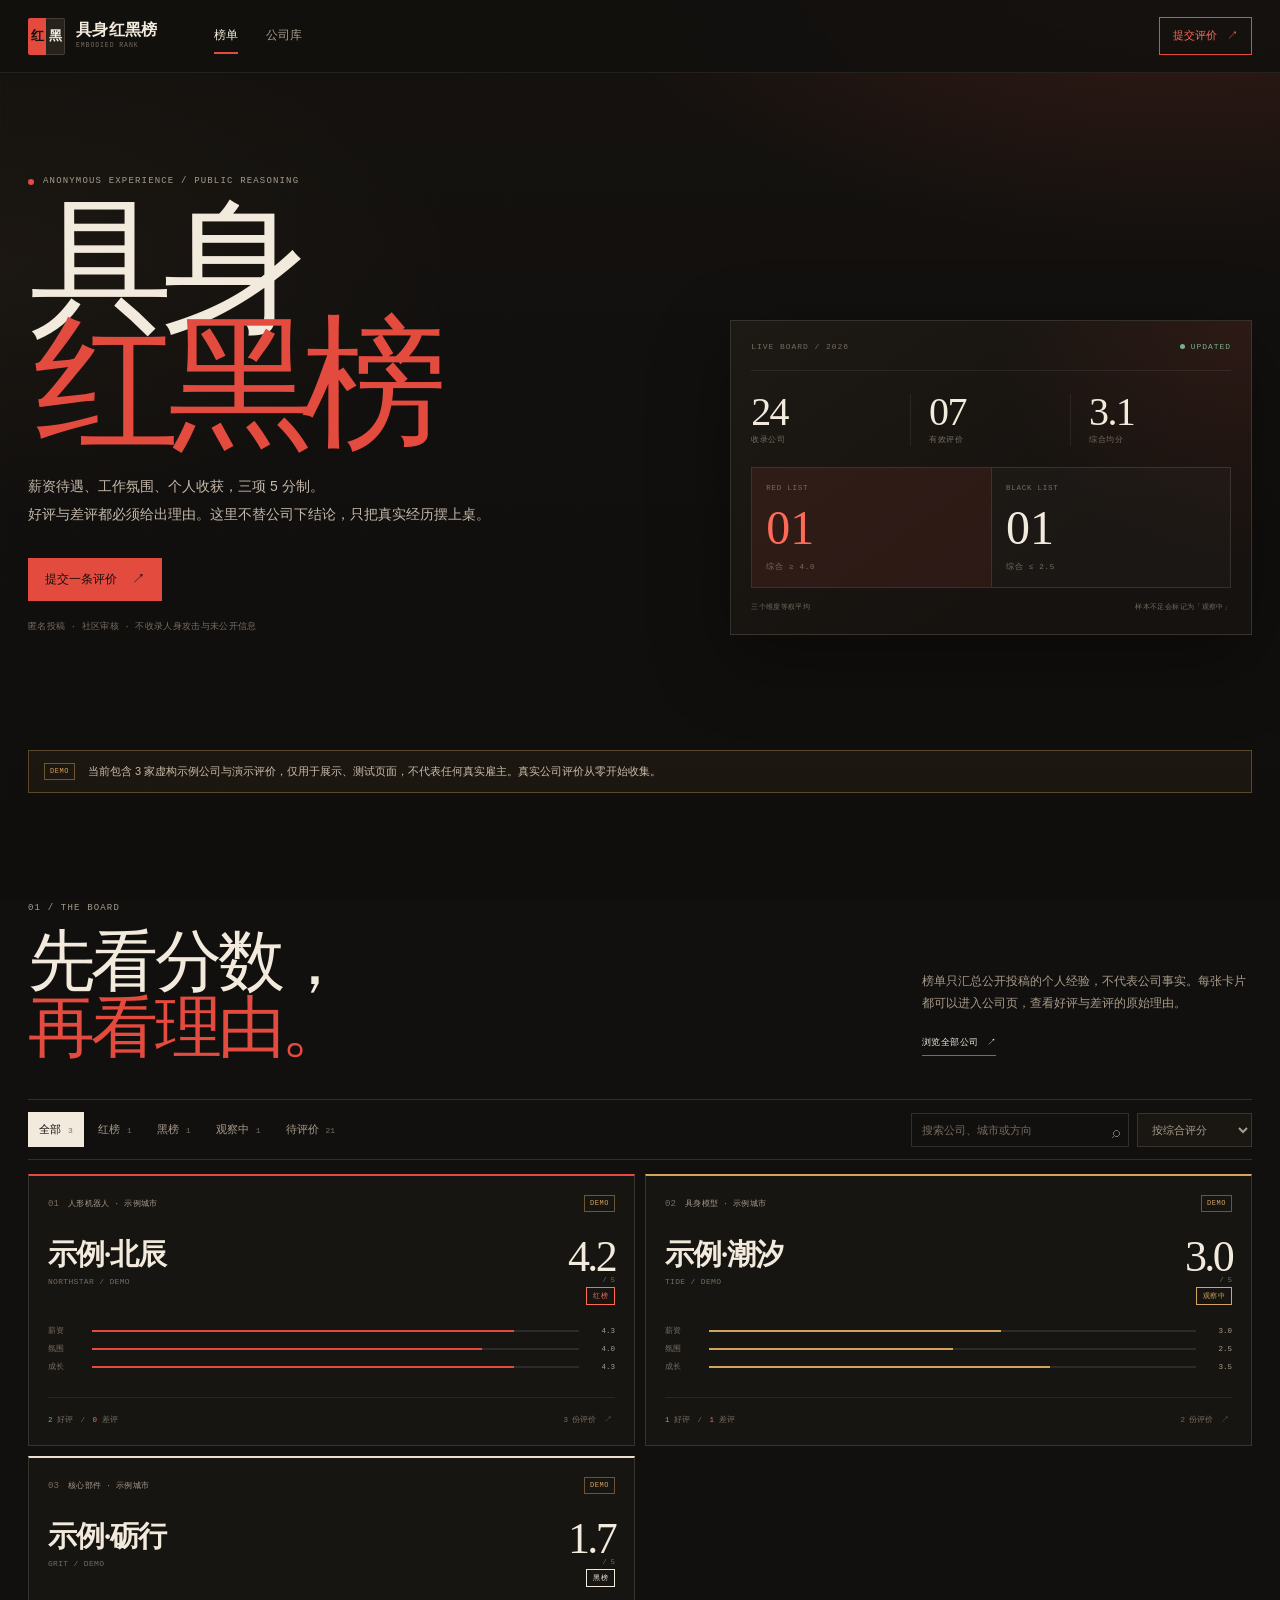
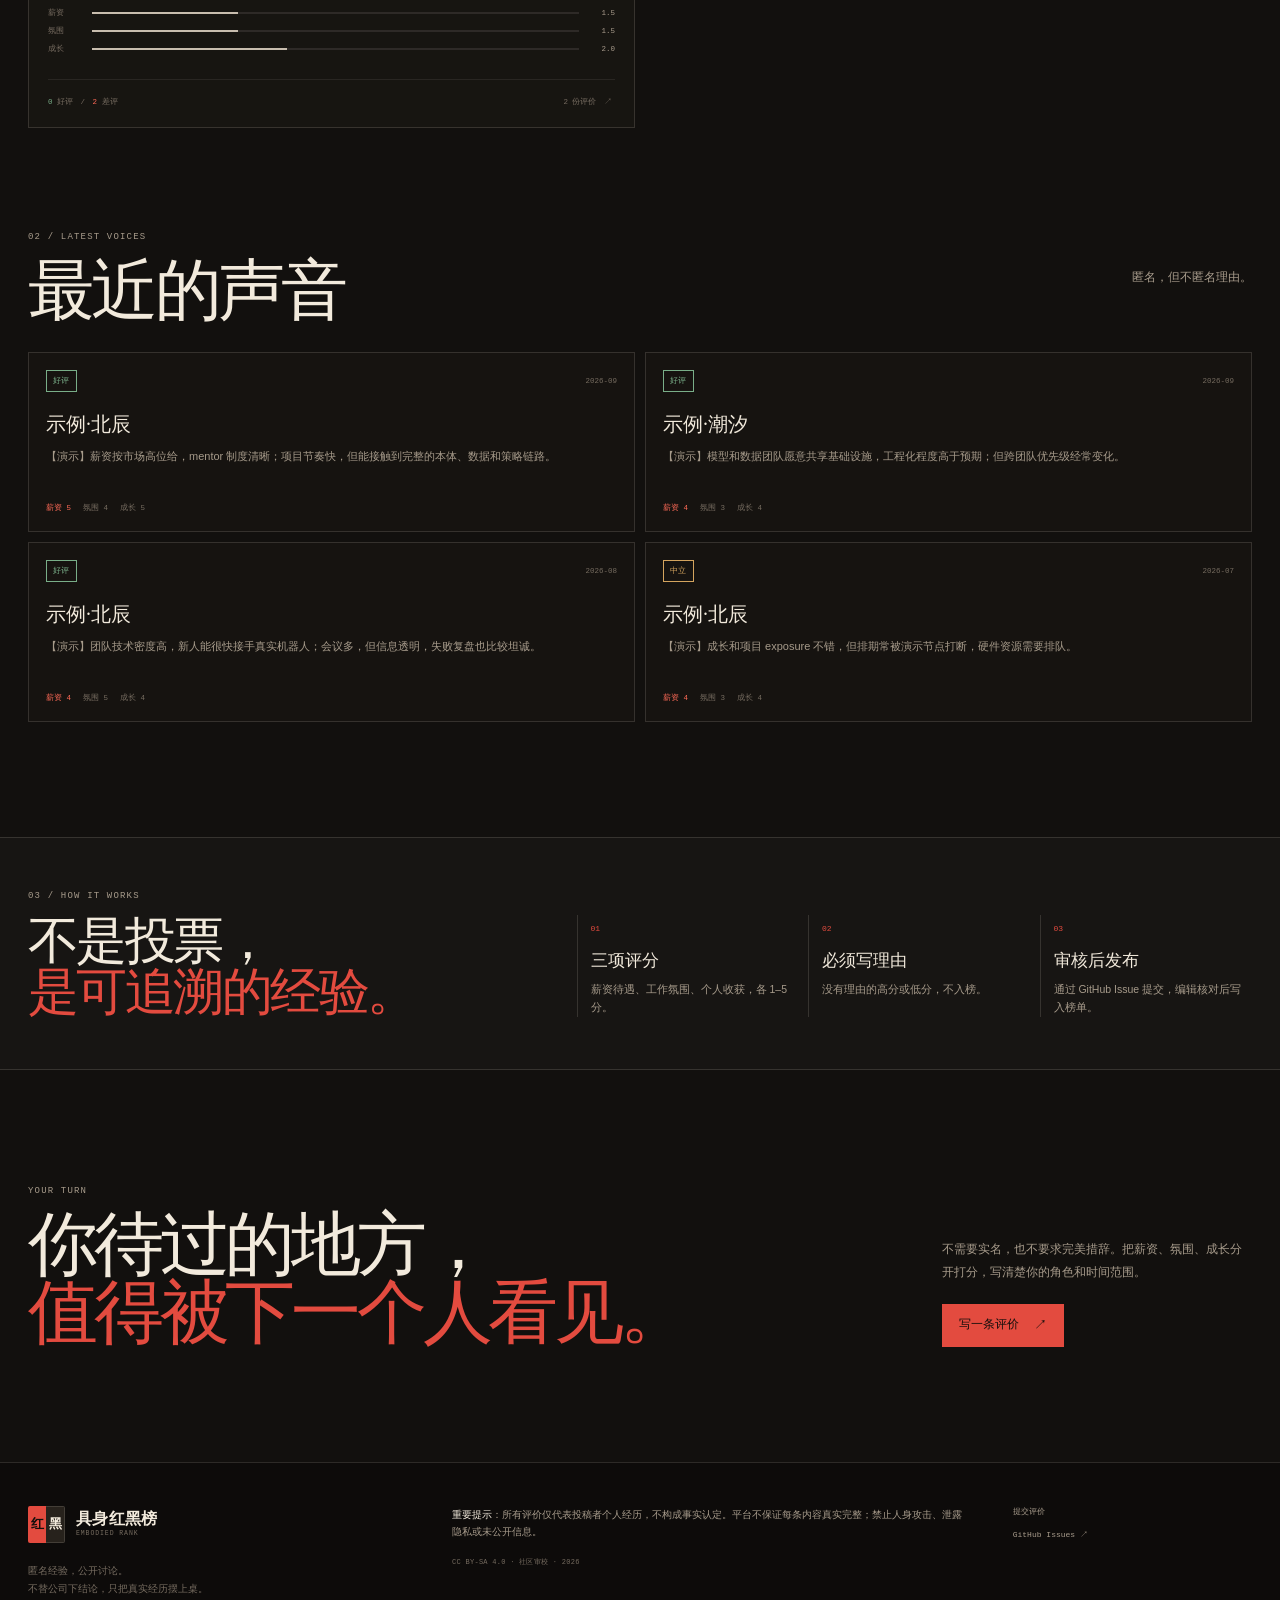
==== commit 7cc69722: "refactor: simplify review submission" ====
--- a/index.html
+++ b/index.html
@@ -36,7 +36,6 @@
       <nav class="primary-nav" aria-label="主导航">
         <a href="#/" data-nav="home">榜单</a>
         <a href="#/companies" data-nav="companies">公司库</a>
-        <a href="#/about" data-nav="about">方法论</a>
       </nav>
       <div class="header-actions">
         <a class="header-submit" href="#/submit">提交评价 <span>↗</span></a>
@@ -48,7 +47,6 @@
     <div class="mobile-menu" id="mobile-menu">
       <a href="#/">榜单</a>
       <a href="#/companies">公司库</a>
-      <a href="#/about">方法论</a>
       <a href="#/submit">提交评价</a>
     </div>
   </header>
@@ -74,7 +72,6 @@
         <p class="footer-meta">CC BY-SA 4.0 · 社区审校 · <span data-year></span></p>
       </div>
       <div class="footer-links">
-        <a href="#/about">评价规则</a>
         <a href="#/submit">提交评价</a>
         <a href="https://github.com/DreamFallenFlowers/embodied-redblack/issues" target="_blank" rel="noopener">GitHub Issues ↗</a>
       </div>
--- a/assets/css/styles.css
+++ b/assets/css/styles.css
@@ -316,7 +316,7 @@
 
 /* ------------------------------------------------------------ method */
 .method-band { border-top: 1px solid var(--line); border-bottom: 1px solid var(--line); background: rgba(242,234,220,.025); }
-.method-band-inner { display: grid; grid-template-columns: .9fr 1.2fr auto; align-items: end; gap: 42px; padding-top: 52px; padding-bottom: 52px; }
+.method-band-inner { display: grid; grid-template-columns: .9fr 1.2fr; align-items: end; gap: 42px; padding-top: 52px; padding-bottom: 52px; }
 .method-band h2 { margin: 14px 0 0; font-family: var(--serif); font-size: clamp(36px,4vw,52px); line-height: .98; letter-spacing: -.05em; font-weight: 500; }
 .method-band h2 em { color: var(--red); font-style: normal; }
 .method-steps { display: grid; grid-template-columns: repeat(3, 1fr); gap: 19px; }
@@ -404,7 +404,7 @@
 .company-submit-note { margin-top: 22px; color: var(--muted-2); font-family: var(--mono); font-size: 8px; }
 
 /* -------------------------------------------------------------- submit */
-.submit-layout { display: grid; grid-template-columns: minmax(0, 1.14fr) minmax(270px, .86fr); gap: clamp(34px, 6vw, 86px); align-items: start; padding-bottom: 100px; }
+.submit-layout { display: block; max-width: 920px; padding-bottom: 100px; }
 .review-form { border-top: 1px solid var(--line); }
 .form-section { padding: 26px 0 28px; border-bottom: 1px solid var(--line); }
 .form-section-head { display: flex; align-items: baseline; gap: 13px; margin-bottom: 18px; }
@@ -509,11 +509,10 @@
   .company-list, .review-list { grid-template-columns: 1fr 1fr; }
   .company-index-grid { grid-template-columns: repeat(2, minmax(0,1fr)); }
   .method-band-inner { grid-template-columns: 1fr 1.15fr; }
-  .method-band-inner > .button { grid-column: 2; justify-self: start; }
-  .submit-layout, .about-grid, .company-head-grid { grid-template-columns: 1fr; }
+  .about-grid, .company-head-grid { grid-template-columns: 1fr; }
   .company-head-grid { gap: 25px; }
   .score-panel { max-width: 500px; }
-  .submit-aside, .about-aside { position: static; display: grid; grid-template-columns: repeat(2,1fr); }
+  .about-aside { position: static; display: grid; grid-template-columns: repeat(2,1fr); }
   .footer-inner { grid-template-columns: 1fr 1.4fr; gap: 28px; }
   .footer-links { grid-column: 1 / -1; flex-direction: row; flex-wrap: wrap; gap: 18px; }
 }
@@ -543,7 +542,6 @@
   .company-card { min-height: 250px; }
   .latest-grid { grid-template-columns: 1fr; }
   .method-band-inner { grid-template-columns: 1fr; gap: 26px; }
-  .method-band-inner > .button { grid-column: auto; }
   .method-steps { grid-template-columns: 1fr; gap: 17px; }
   .submit-strip { align-items: flex-start; flex-direction: column; gap: 24px; }
   .submit-strip > div:last-child { max-width: 560px; }
@@ -561,7 +559,7 @@
   .form-section { padding: 22px 0 24px; }
   .form-actions { align-items: stretch; flex-direction: column-reverse; }
   .form-actions .button { width: 100%; }
-  .submit-aside, .about-aside { display: flex; }
+  .about-aside { display: flex; }
   .about-grid { padding-bottom: 70px; }
   .rule-table > div { grid-template-columns: 82px 1fr; gap: 12px; }
   .footer-inner { grid-template-columns: 1fr; gap: 25px; }
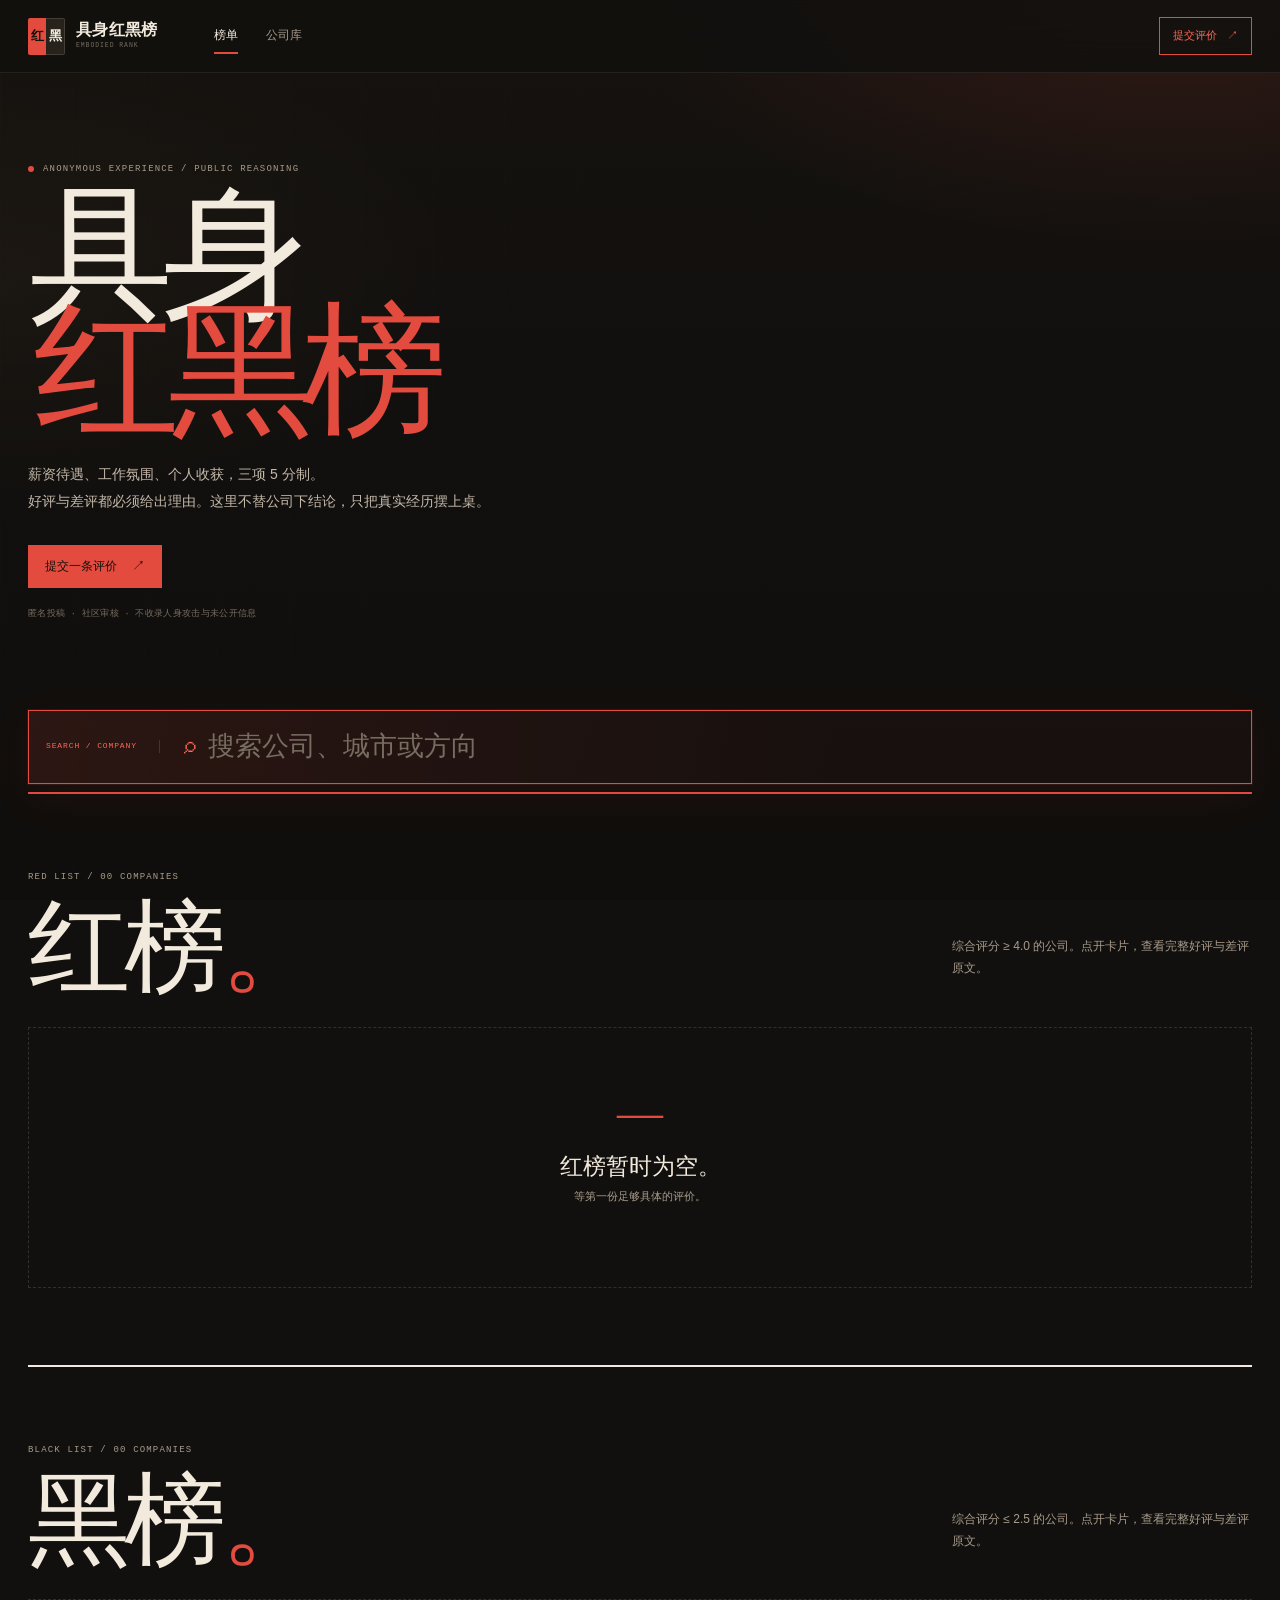
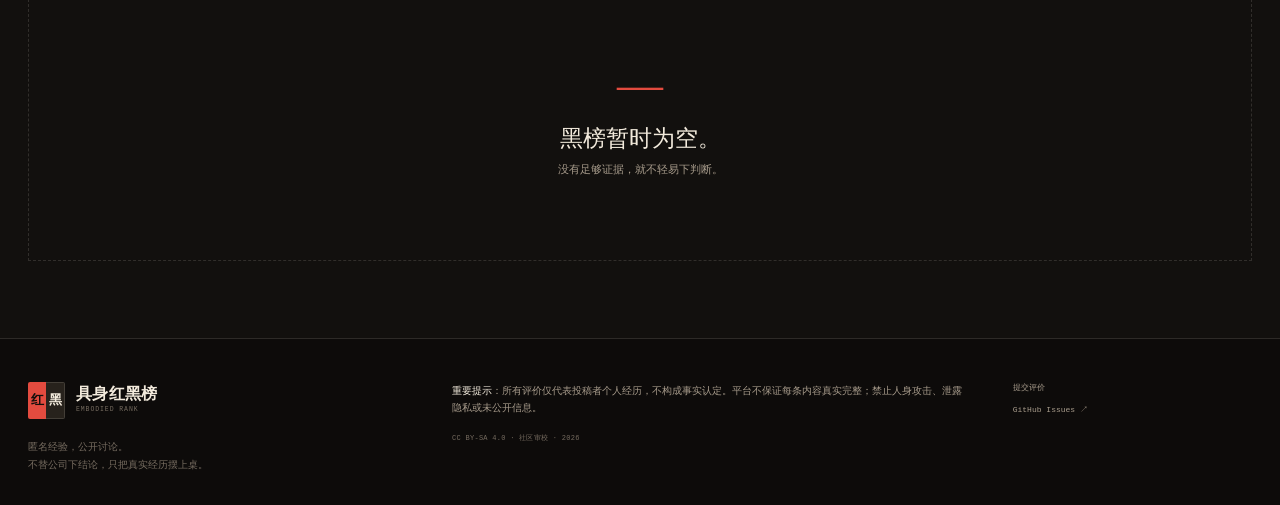
==== commit d85de7d9: "fix: replace native selects with readable custom menus" ====
--- a/index.html
+++ b/index.html
@@ -20,7 +20,7 @@
   <meta name="twitter:image" content="https://dreamfallenflowers.github.io/embodied-redblack/assets/img/og-cover.png">
   <link rel="canonical" href="https://dreamfallenflowers.github.io/embodied-redblack/">
   <link rel="icon" href="assets/img/favicon.svg" type="image/svg+xml">
-  <link rel="stylesheet" href="assets/css/styles.css">
+  <link rel="stylesheet" href="assets/css/styles.css?v=20261112-3">
   <script>document.documentElement.classList.replace('no-js','js');</script>
 </head>
 <body>
@@ -79,8 +79,8 @@
   </footer>
 
   <div class="toast-region" id="toast-region" aria-live="polite"></div>
-  <script src="assets/js/config.js"></script>
-  <script src="assets/js/data.js"></script>
-  <script src="assets/js/app.js"></script>
+  <script src="assets/js/config.js?v=20261112-3"></script>
+  <script src="assets/js/data.js?v=20261112-3"></script>
+  <script src="assets/js/app.js?v=20261112-3"></script>
 </body>
 </html>
--- a/assets/css/styles.css
+++ b/assets/css/styles.css
@@ -21,7 +21,7 @@
 }
 
 * { box-sizing: border-box; }
-html { scroll-behavior: smooth; }
+html { scroll-behavior: smooth; color-scheme: dark; }
 body {
   margin: 0;
   background: var(--bg);
@@ -118,6 +118,57 @@
   padding-top: clamp(58px, 8vw, 112px); padding-bottom: clamp(64px, 9vw, 126px);
 }
 .hero-copy { max-width: 690px; }
+.hero--simple {
+  display: block;
+  padding-top: clamp(54px, 7vw, 92px);
+  padding-bottom: clamp(48px, 6vw, 76px);
+}
+.hero--simple .hero-copy { max-width: 860px; }
+.home-search {
+  padding-top: 12px;
+  padding-bottom: 8px;
+}
+.home-search-box {
+  position: relative;
+  display: flex;
+  align-items: center;
+  gap: 24px;
+  min-height: 74px;
+  padding: 13px 17px;
+  border: 1px solid var(--red);
+  background: linear-gradient(90deg, rgba(227,75,63,.13), rgba(227,75,63,.035) 66%);
+  box-shadow: 0 0 0 1px rgba(227,75,63,.12), 0 12px 46px rgba(227,75,63,.07);
+}
+.home-search-label {
+  flex: 0 0 auto;
+  padding-right: 22px;
+  border-right: 1px solid rgba(227,75,63,.32);
+  color: var(--red-bright);
+  font-family: var(--mono);
+  font-size: 8px;
+  letter-spacing: .11em;
+}
+.home-search-field { display: flex; align-items: center; gap: 12px; flex: 1; min-width: 0; }
+.home-search-field i { color: var(--red-bright); font-family: var(--mono); font-size: 23px; font-style: normal; line-height: 1; }
+.home-search-field input {
+  width: 100%;
+  min-width: 0;
+  padding: 0;
+  border: 0;
+  outline: 0;
+  background: transparent;
+  color: var(--ink);
+  font-family: var(--serif);
+  font-size: clamp(20px, 2.2vw, 27px);
+  line-height: 1.3;
+}
+.home-search-field input::placeholder { color: var(--muted-2); }
+.home-search-field input:focus { color: var(--ink); }
+#home-search-count { flex: 0 0 auto; color: var(--muted-2); font-family: var(--mono); font-size: 8px; }
+.search-results { padding-top: 32px !important; }
+.search-results .section-head { border-bottom: 1px solid var(--line); padding-bottom: 18px; }
+.search-results .company-index-grid { margin-top: 13px; }
+.search-results .empty-state { margin-top: 20px; }
 .hero h1 {
   margin: 23px 0 0; font-family: var(--serif); font-size: clamp(86px, 11.3vw, 158px);
   line-height: .8; letter-spacing: -.075em; font-weight: 500;
@@ -196,6 +247,21 @@
 
 /* ------------------------------------------------------------- section */
 .section { padding-top: clamp(64px, 8vw, 112px); padding-bottom: 0; }
+.list-section {
+  padding-top: clamp(48px, 6vw, 78px);
+  padding-bottom: clamp(48px, 6vw, 78px);
+  border-top: 1px solid var(--line);
+}
+.list-section--red { border-top: 2px solid var(--red); }
+.list-section--black { border-top: 2px solid var(--ink); }
+.list-section .section-head h2 { font-size: clamp(58px, 8vw, 104px); }
+.list-section .section-head h2 span { color: var(--red); }
+.list-section .section-aside { max-width: 300px; padding-bottom: 7px; }
+.list-section .company-list {
+  margin-top: 28px;
+  grid-template-columns: repeat(auto-fit, minmax(380px, 1fr));
+}
+.list-section .empty-state { margin-top: 28px; }
 .section-head { display: flex; align-items: flex-end; justify-content: space-between; gap: 38px; }
 .section-head .eyebrow { margin-bottom: 15px; }
 .section-title, .section-head h2 {
@@ -236,9 +302,36 @@
 .search-field i { position: absolute; right: 9px; top: 6px; color: var(--muted-2); font-style: normal; font-size: 16px; pointer-events: none; }
 select {
   height: 34px; padding: 0 28px 0 10px; border: 1px solid var(--line); border-radius: 0;
-  background: var(--panel); color: var(--muted); font-size: 10.5px; outline: 0;
+  background: var(--panel); color: var(--ink); font-size: 10.5px; outline: 0;
+  color-scheme: dark;
 }
 select:focus { border-color: var(--red); }
+select option {
+  background-color: #1b1713;
+  color: #f2eadc;
+}
+select option:disabled { color: #766c60; }
+
+.custom-select { position: relative; }
+.custom-select-trigger {
+  width: 100%; min-height: 38px; display: flex; align-items: center; justify-content: space-between;
+  gap: 10px; padding: 8px 10px; border: 1px solid var(--line); border-radius: 0;
+  background: rgba(242,234,220,.035); color: var(--ink); font-size: 12px; text-align: left; cursor: pointer;
+}
+.custom-select-trigger:hover { border-color: rgba(242,234,220,.3); }
+.custom-select-trigger[aria-expanded="true"] { border-color: var(--red); background: rgba(242,234,220,.05); }
+.custom-select-trigger i { color: var(--muted); font-family: var(--mono); font-size: 13px; font-style: normal; }
+.custom-select-menu {
+  position: absolute; z-index: 40; top: calc(100% + 4px); left: 0; right: 0;
+  padding: 4px; border: 1px solid var(--red); background: #1b1713;
+  box-shadow: 0 18px 38px rgba(0,0,0,.5); max-height: 224px; overflow-y: auto;
+}
+.custom-option {
+  display: block; width: 100%; padding: 9px 10px; border: 0; border-radius: 0;
+  background: transparent; color: #f2eadc; font-size: 11.5px; text-align: left; cursor: pointer;
+}
+.custom-option:hover, .custom-option:focus-visible { outline: 0; background: rgba(227,75,63,.16); }
+.custom-option[aria-selected="true"] { background: var(--red); color: #160f0c; }
 .company-list { display: grid; grid-template-columns: repeat(2, minmax(0, 1fr)); gap: 10px; margin-top: 14px; }
 .company-card {
   position: relative; display: flex; flex-direction: column; min-height: 272px; padding: 19px;
@@ -504,6 +597,11 @@
 @media (max-width: 1050px) {
   .wrap { width: min(100% - 42px, var(--wrap)); }
   .hero { grid-template-columns: minmax(0, 1fr); gap: 36px; padding-top: 55px; padding-bottom: 70px; }
+  .hero--simple { padding-top: 48px; padding-bottom: 55px; }
+  .home-search-box { align-items: flex-start; flex-direction: column; gap: 9px; padding: 13px 14px; }
+  .home-search-label { padding: 0; border-right: 0; }
+  .home-search-field { width: 100%; }
+  .home-search-field input { font-size: 21px; }
   .hero-copy { max-width: 730px; }
   .hero-board { max-width: 620px; }
   .company-list, .review-list { grid-template-columns: 1fr 1fr; }
@@ -539,6 +637,7 @@
   .board-controls .search-field { flex: 1; }
   .board-controls .search-field input { width: 100%; }
   .company-list { grid-template-columns: 1fr; }
+  .list-section .company-list { grid-template-columns: 1fr; }
   .company-card { min-height: 250px; }
   .latest-grid { grid-template-columns: 1fr; }
   .method-band-inner { grid-template-columns: 1fr; gap: 26px; }
@@ -548,7 +647,7 @@
   .page-head h1 { font-size: clamp(65px, 16vw, 95px); }
   .page-tools { align-items: stretch; flex-direction: column; }
   .page-tools .search-field input { width: 100%; }
-  .company-index-grid { grid-template-columns: 1fr; }
+  .company-index-grid, .search-index-grid { grid-template-columns: 1fr; }
   .companies-groups { gap: 35px; }
   .company-head-grid { padding: 33px 0 38px; }
   .company-head h1 { font-size: clamp(62px, 16vw, 92px); }
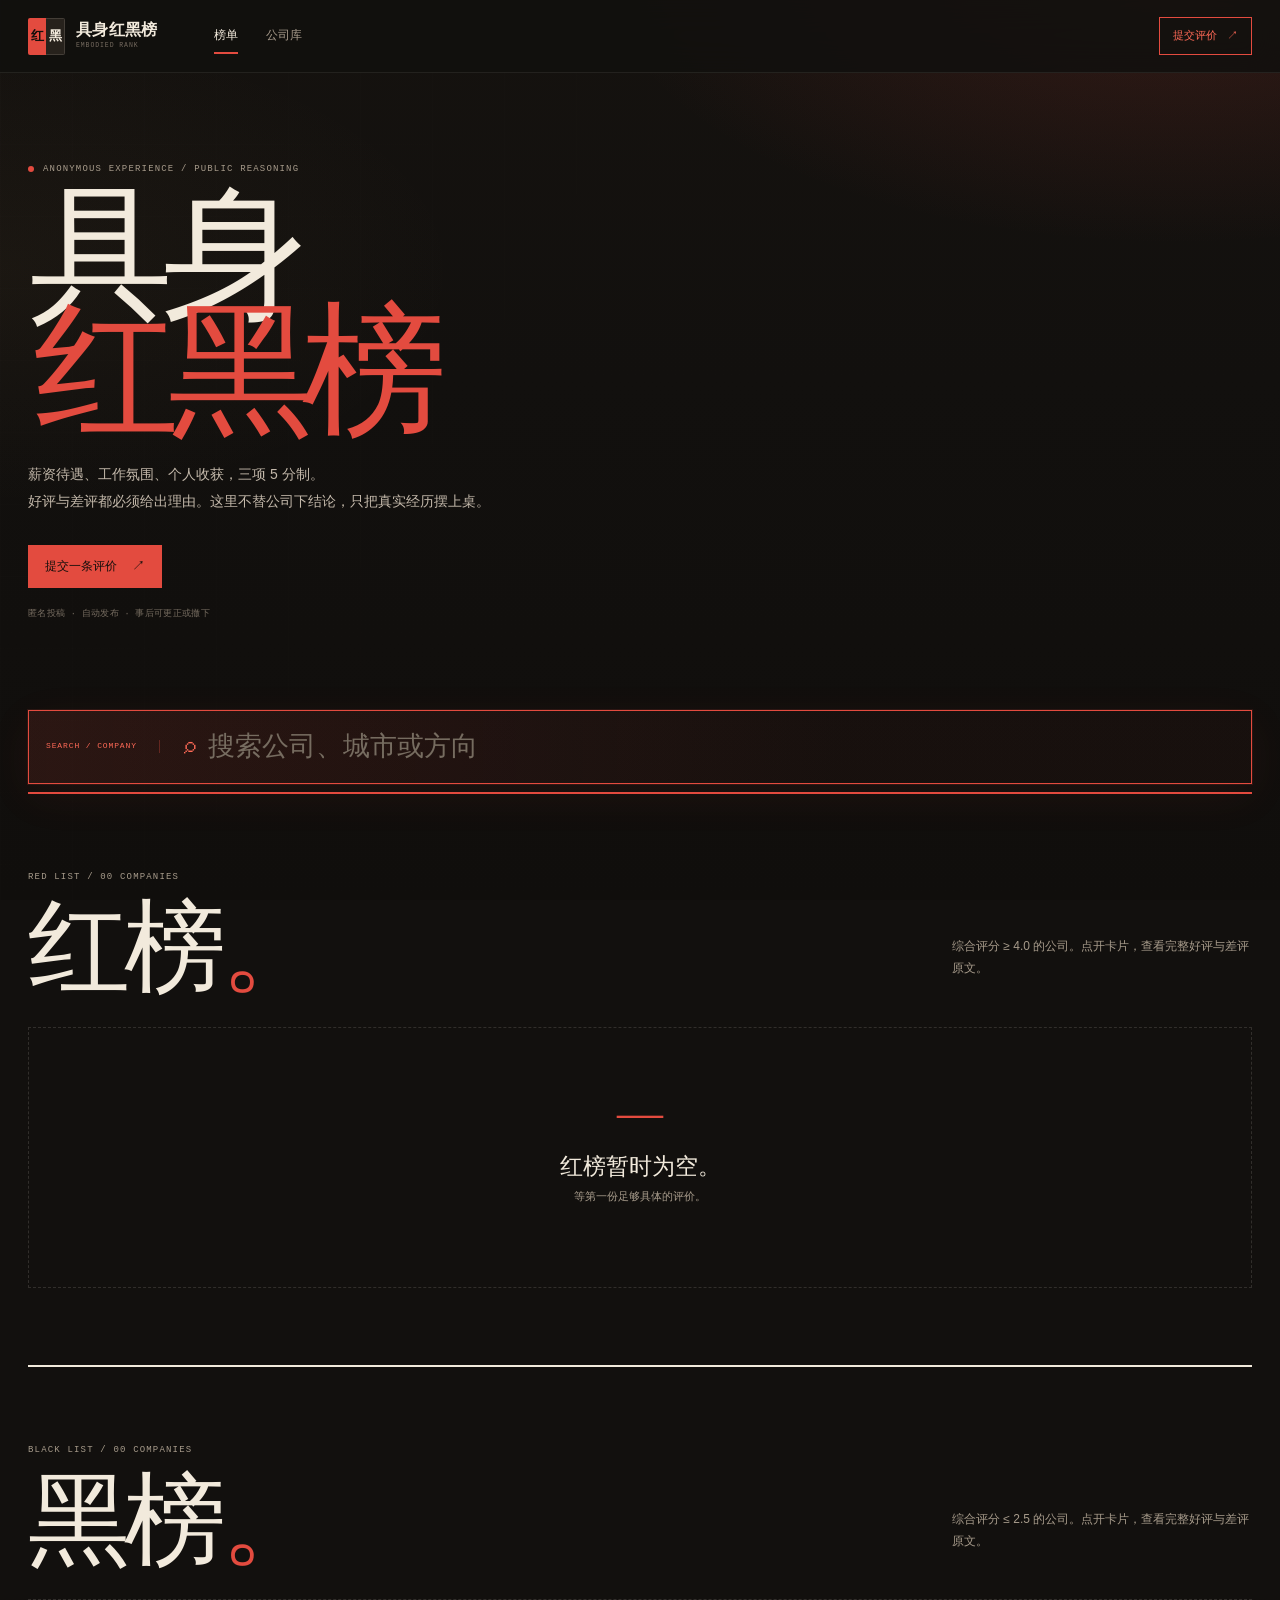
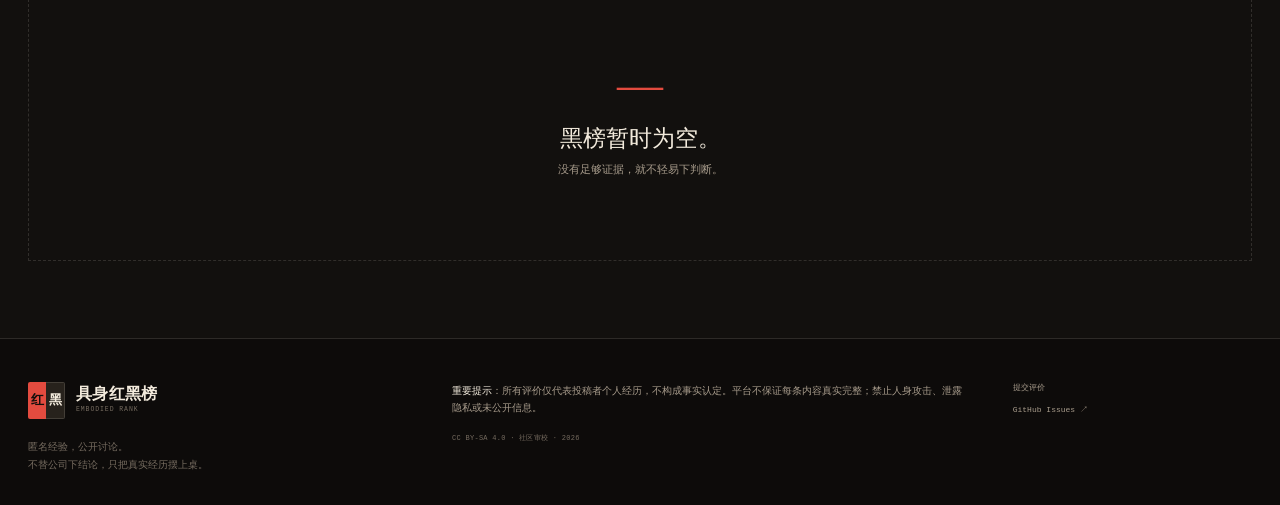
==== commit afe6cb8d: "feat: auto publish reviews from GitHub issues" ====
--- a/index.html
+++ b/index.html
@@ -20,7 +20,7 @@
   <meta name="twitter:image" content="https://dreamfallenflowers.github.io/embodied-redblack/assets/img/og-cover.png">
   <link rel="canonical" href="https://dreamfallenflowers.github.io/embodied-redblack/">
   <link rel="icon" href="assets/img/favicon.svg" type="image/svg+xml">
-  <link rel="stylesheet" href="assets/css/styles.css?v=20261112-3">
+  <link rel="stylesheet" href="assets/css/styles.css?v=20261112-4">
   <script>document.documentElement.classList.replace('no-js','js');</script>
 </head>
 <body>
@@ -79,8 +79,8 @@
   </footer>
 
   <div class="toast-region" id="toast-region" aria-live="polite"></div>
-  <script src="assets/js/config.js?v=20261112-3"></script>
-  <script src="assets/js/data.js?v=20261112-3"></script>
-  <script src="assets/js/app.js?v=20261112-3"></script>
+  <script src="assets/js/config.js?v=20261112-4"></script>
+  <script src="assets/js/data.js?v=20261112-4"></script>
+  <script src="assets/js/app.js?v=20261112-4"></script>
 </body>
 </html>
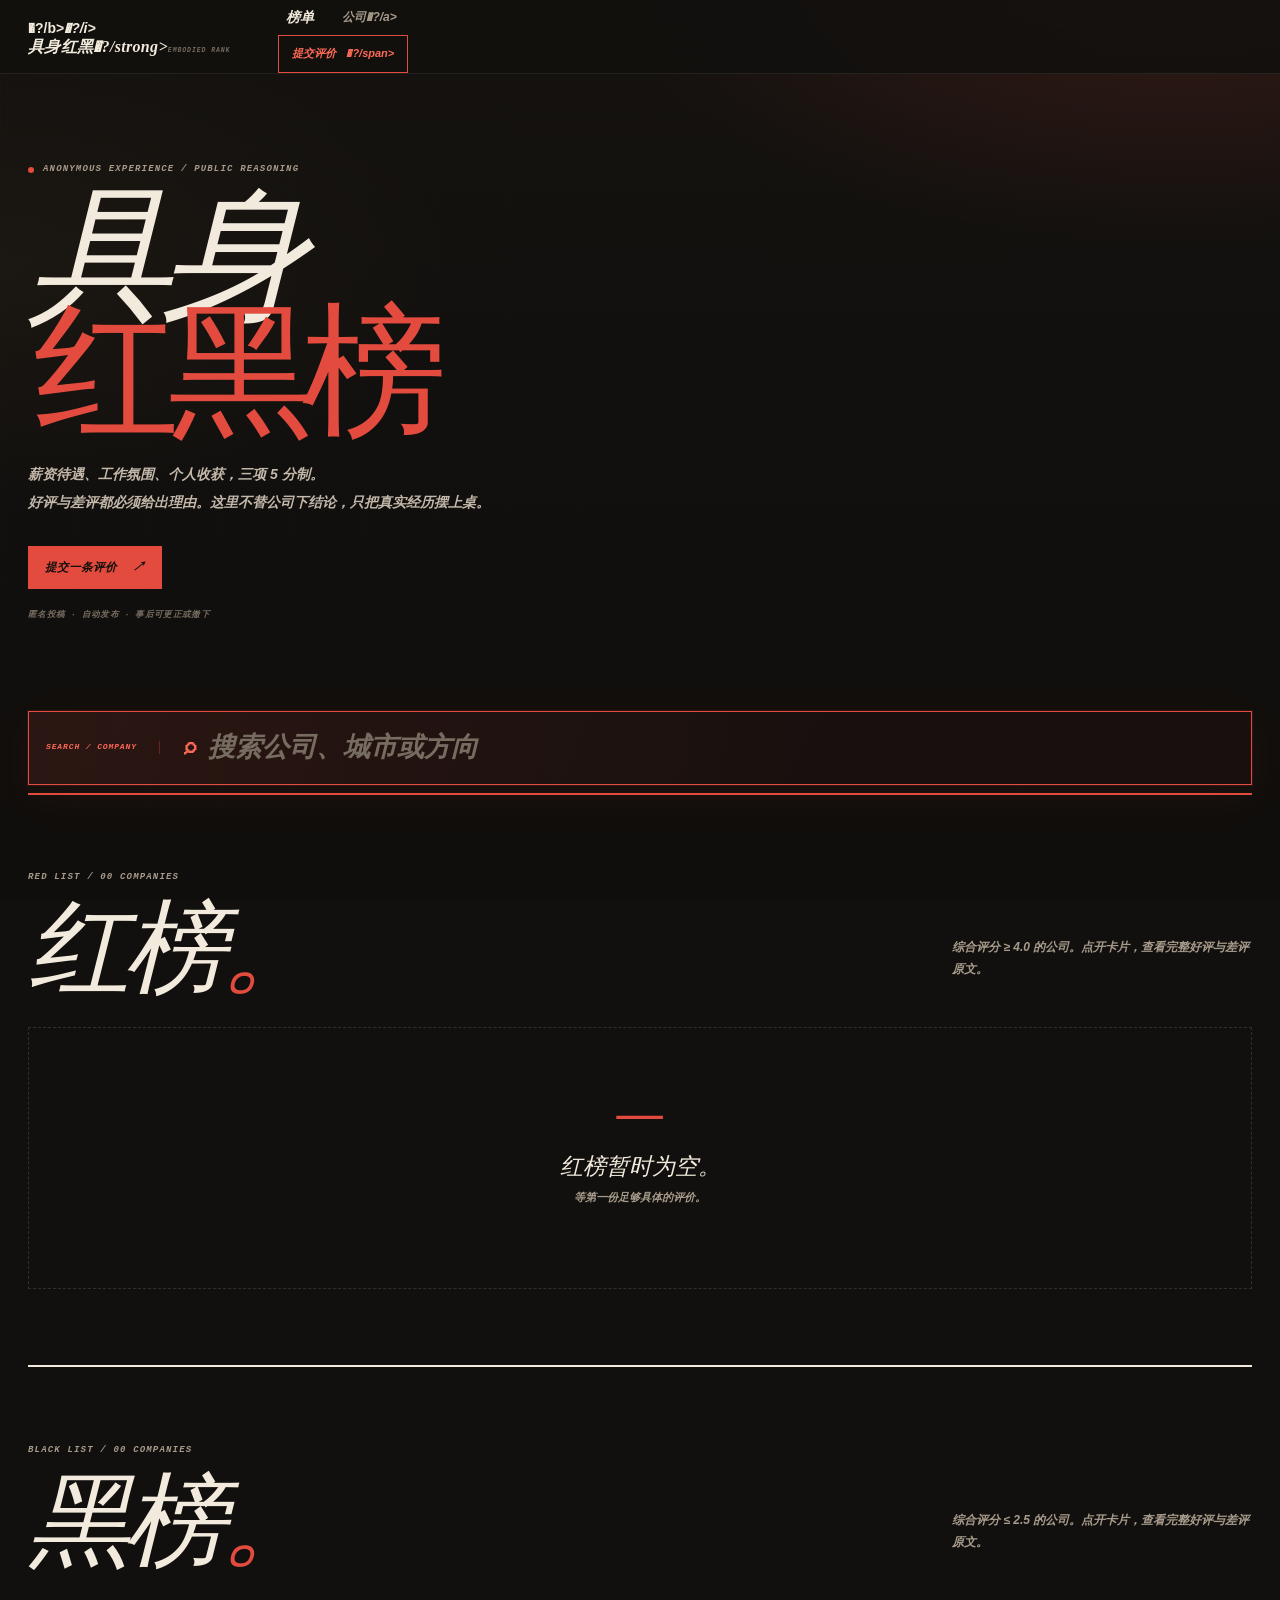
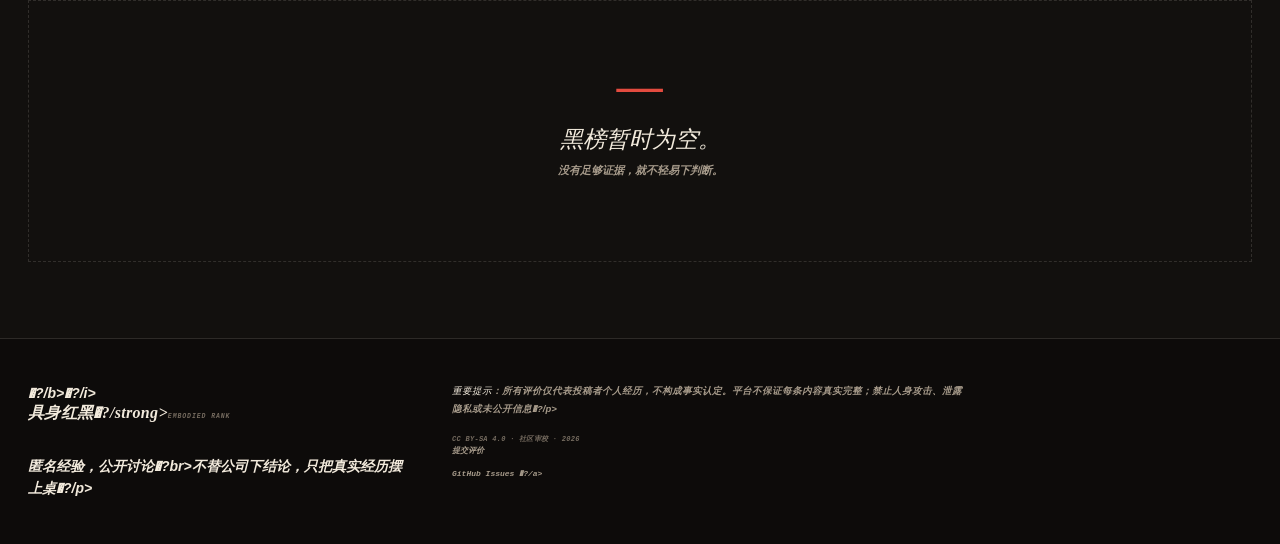
==== commit e9f10ac7: "feat: add anonymous Supabase review backend" ====
--- a/index.html
+++ b/index.html
@@ -3,24 +3,24 @@
 <head>
   <meta charset="utf-8">
   <meta name="viewport" content="width=device-width, initial-scale=1">
-  <title>具身红黑榜 · 具身智能公司匿名评价</title>
-  <meta name="description" content="具身红黑榜：匿名收录具身智能公司的薪资待遇、工作氛围与个人收获评价。好评与差评都要给理由。">
+  <title>具身红黑�?· 具身智能公司匿名评价</title>
+  <meta name="description" content="具身红黑榜：匿名收录具身智能公司的薪资待遇、工作氛围与个人收获评价。好评与差评都要给理由�?>
   <meta name="theme-color" content="#12100e">
   <meta name="color-scheme" content="dark">
   <meta property="og:type" content="website">
-  <meta property="og:site_name" content="具身红黑榜">
+  <meta property="og:site_name" content="具身红黑�?>
   <meta property="og:locale" content="zh_CN">
-  <meta property="og:title" content="具身红黑榜 · 具身智能公司匿名评价">
-  <meta property="og:description" content="薪资、氛围、成长三项 5 分制。好评与差评都保留理由。">
+  <meta property="og:title" content="具身红黑�?· 具身智能公司匿名评价">
+  <meta property="og:description" content="薪资、氛围、成长三�?5 分制。好评与差评都保留理由�?>
   <meta property="og:url" content="https://dreamfallenflowers.github.io/embodied-redblack/">
   <meta property="og:image" content="https://dreamfallenflowers.github.io/embodied-redblack/assets/img/og-cover.png">
   <meta name="twitter:card" content="summary_large_image">
-  <meta name="twitter:title" content="具身红黑榜 · 具身智能公司匿名评价">
-  <meta name="twitter:description" content="薪资、氛围、成长三项 5 分制。好评与差评都保留理由。">
+  <meta name="twitter:title" content="具身红黑�?· 具身智能公司匿名评价">
+  <meta name="twitter:description" content="薪资、氛围、成长三�?5 分制。好评与差评都保留理由�?>
   <meta name="twitter:image" content="https://dreamfallenflowers.github.io/embodied-redblack/assets/img/og-cover.png">
   <link rel="canonical" href="https://dreamfallenflowers.github.io/embodied-redblack/">
   <link rel="icon" href="assets/img/favicon.svg" type="image/svg+xml">
-  <link rel="stylesheet" href="assets/css/styles.css?v=20261112-4">
+  <link rel="stylesheet" href="assets/css/styles.css?v=20261112-5">
   <script>document.documentElement.classList.replace('no-js','js');</script>
 </head>
 <body>
@@ -29,16 +29,16 @@
 
   <header class="site-header" id="site-header">
     <div class="header-inner wrap">
-      <a class="brand" href="#/" aria-label="具身红黑榜首页">
-        <span class="brand-mark" aria-hidden="true"><b>红</b><i>黑</i></span>
-        <span class="brand-copy"><strong>具身红黑榜</strong><small>EMBODIED RANK</small></span>
+      <a class="brand" href="#/" aria-label="具身红黑榜首�?>
+        <span class="brand-mark" aria-hidden="true"><b>�?/b><i>�?/i></span>
+        <span class="brand-copy"><strong>具身红黑�?/strong><small>EMBODIED RANK</small></span>
       </a>
-      <nav class="primary-nav" aria-label="主导航">
+      <nav class="primary-nav" aria-label="主导�?>
         <a href="#/" data-nav="home">榜单</a>
-        <a href="#/companies" data-nav="companies">公司库</a>
+        <a href="#/companies" data-nav="companies">公司�?/a>
       </nav>
       <div class="header-actions">
-        <a class="header-submit" href="#/submit">提交评价 <span>↗</span></a>
+        <a class="header-submit" href="#/submit">提交评价 <span>�?/span></a>
         <button class="menu-toggle" type="button" aria-label="打开菜单" aria-expanded="false" data-menu-toggle>
           <span></span><span></span>
         </button>
@@ -46,7 +46,7 @@
     </div>
     <div class="mobile-menu" id="mobile-menu">
       <a href="#/">榜单</a>
-      <a href="#/companies">公司库</a>
+      <a href="#/companies">公司�?/a>
       <a href="#/submit">提交评价</a>
     </div>
   </header>
@@ -54,33 +54,33 @@
   <main id="main" tabindex="-1">
     <div class="app-loading">
       <span class="loading-mark" aria-hidden="true"></span>
-      <p>正在整理评价…</p>
+      <p>正在整理评价�?/p>
     </div>
   </main>
 
   <footer class="site-footer">
     <div class="footer-inner wrap">
       <div class="footer-brand">
-        <a class="brand" href="#/" aria-label="具身红黑榜首页">
-          <span class="brand-mark" aria-hidden="true"><b>红</b><i>黑</i></span>
-          <span class="brand-copy"><strong>具身红黑榜</strong><small>EMBODIED RANK</small></span>
+        <a class="brand" href="#/" aria-label="具身红黑榜首�?>
+          <span class="brand-mark" aria-hidden="true"><b>�?/b><i>�?/i></span>
+          <span class="brand-copy"><strong>具身红黑�?/strong><small>EMBODIED RANK</small></span>
         </a>
-        <p>匿名经验，公开讨论。<br>不替公司下结论，只把真实经历摆上桌。</p>
+        <p>匿名经验，公开讨论�?br>不替公司下结论，只把真实经历摆上桌�?/p>
       </div>
       <div class="footer-note">
-        <p><strong>重要提示</strong>：所有评价仅代表投稿者个人经历，不构成事实认定。平台不保证每条内容真实完整；禁止人身攻击、泄露隐私或未公开信息。</p>
+        <p><strong>重要提示</strong>：所有评价仅代表投稿者个人经历，不构成事实认定。平台不保证每条内容真实完整；禁止人身攻击、泄露隐私或未公开信息�?/p>
         <p class="footer-meta">CC BY-SA 4.0 · 社区审校 · <span data-year></span></p>
       </div>
       <div class="footer-links">
         <a href="#/submit">提交评价</a>
-        <a href="https://github.com/DreamFallenFlowers/embodied-redblack/issues" target="_blank" rel="noopener">GitHub Issues ↗</a>
+        <a href="https://github.com/DreamFallenFlowers/embodied-redblack/issues" target="_blank" rel="noopener">GitHub Issues �?/a>
       </div>
     </div>
   </footer>
 
   <div class="toast-region" id="toast-region" aria-live="polite"></div>
-  <script src="assets/js/config.js?v=20261112-4"></script>
-  <script src="assets/js/data.js?v=20261112-4"></script>
-  <script src="assets/js/app.js?v=20261112-4"></script>
+  <script src="assets/js/config.js?v=20261112-5"></script>
+  <script src="assets/js/data.js?v=20261112-5"></script>
+  <script src="assets/js/app.js?v=20261112-5"></script>
 </body>
 </html>
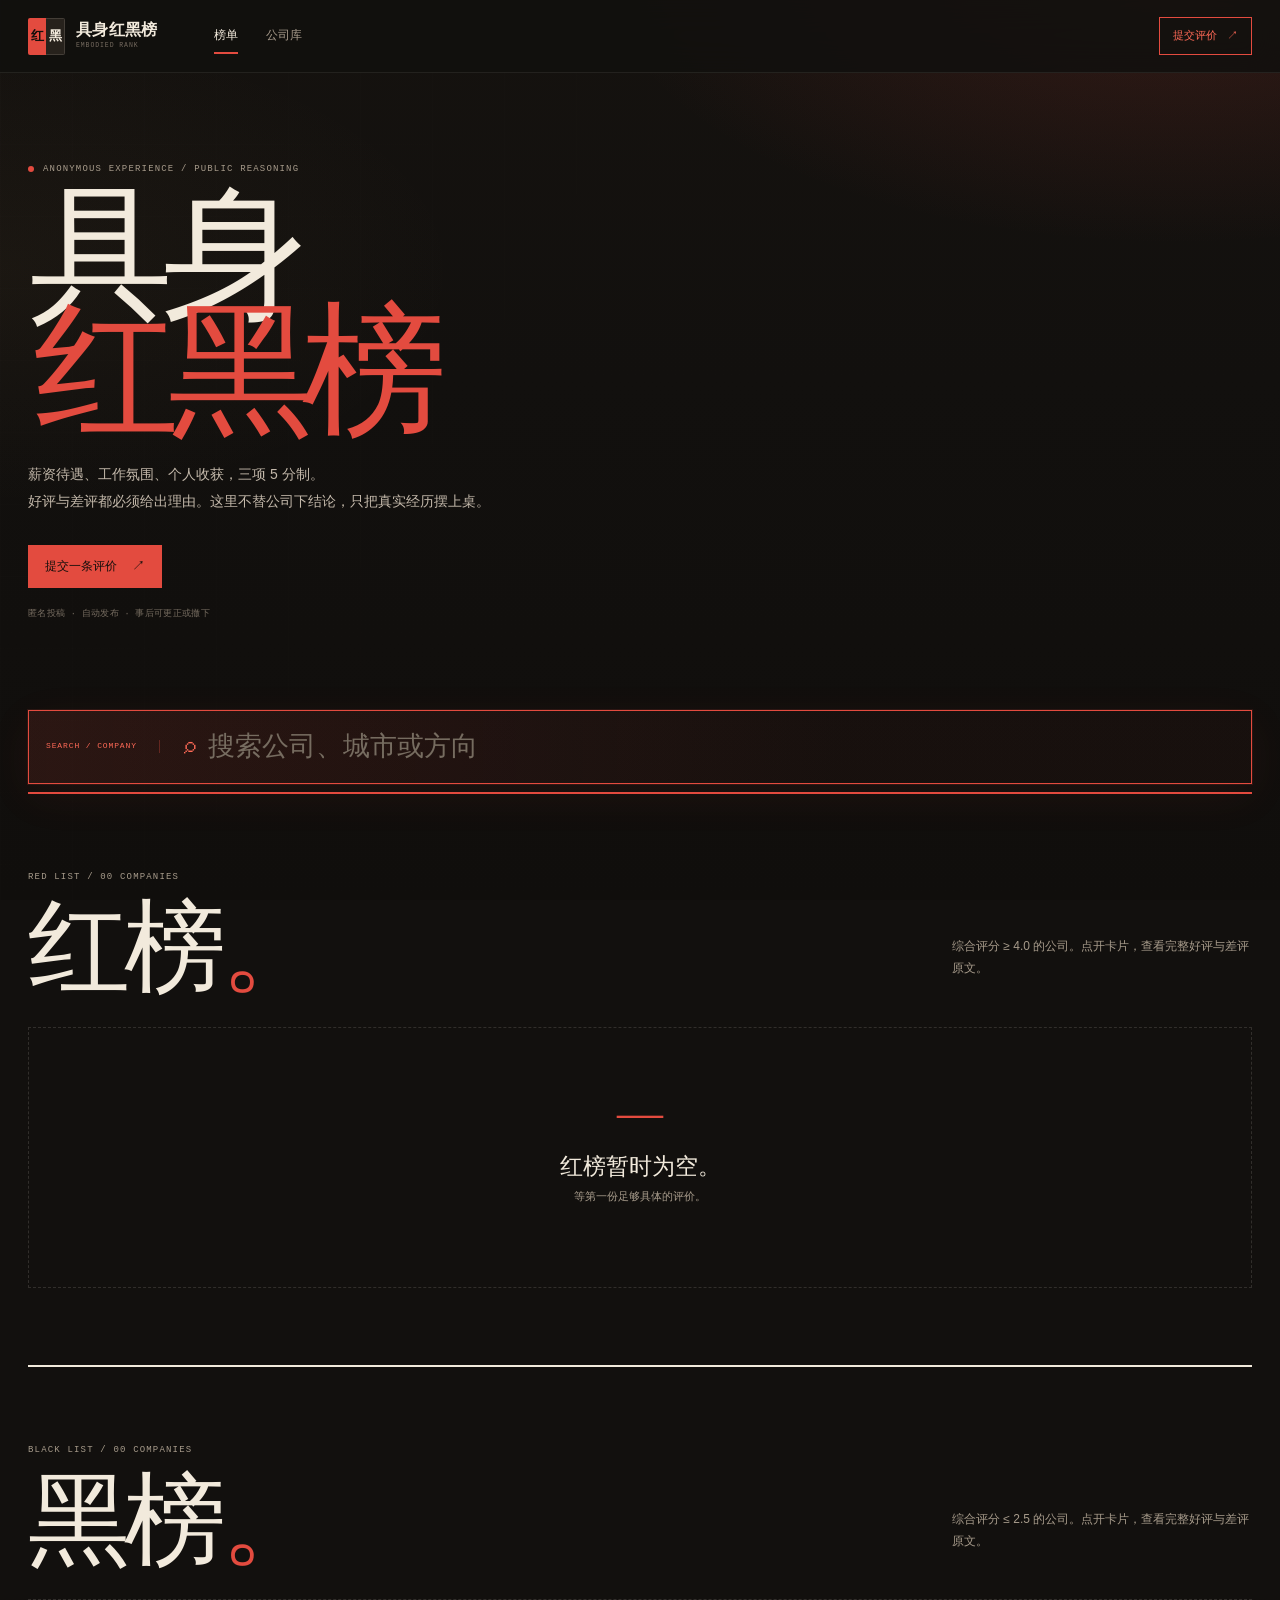
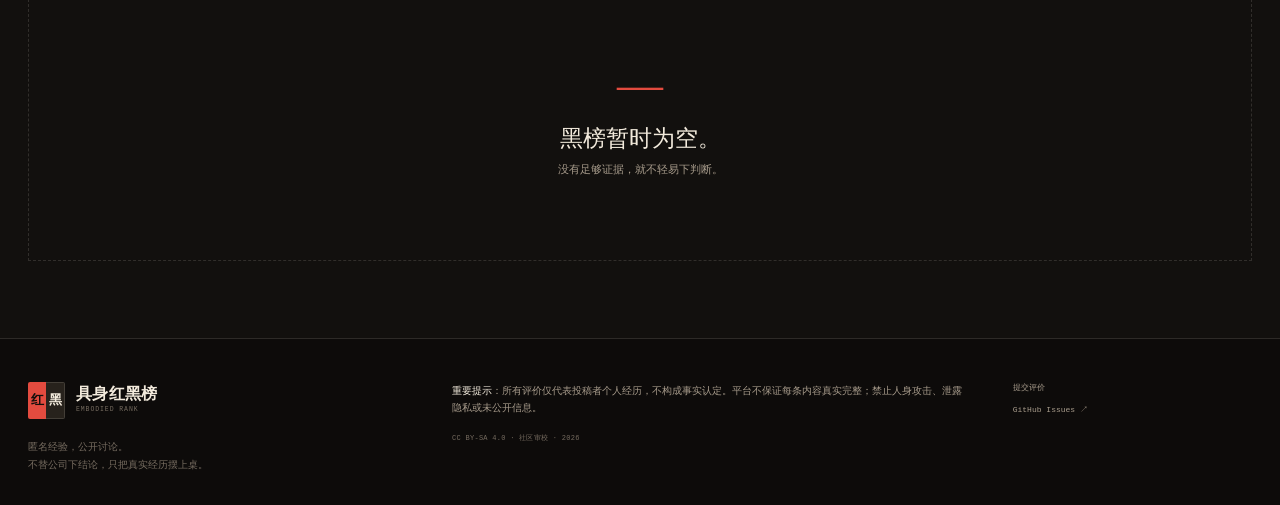
==== commit 992e39da: "fix: restore index encoding" ====
--- a/index.html
+++ b/index.html
@@ -3,20 +3,20 @@
 <head>
   <meta charset="utf-8">
   <meta name="viewport" content="width=device-width, initial-scale=1">
-  <title>具身红黑�?· 具身智能公司匿名评价</title>
-  <meta name="description" content="具身红黑榜：匿名收录具身智能公司的薪资待遇、工作氛围与个人收获评价。好评与差评都要给理由�?>
+  <title>具身红黑榜 · 具身智能公司匿名评价</title>
+  <meta name="description" content="具身红黑榜：匿名收录具身智能公司的薪资待遇、工作氛围与个人收获评价。好评与差评都要给理由。">
   <meta name="theme-color" content="#12100e">
   <meta name="color-scheme" content="dark">
   <meta property="og:type" content="website">
-  <meta property="og:site_name" content="具身红黑�?>
+  <meta property="og:site_name" content="具身红黑榜">
   <meta property="og:locale" content="zh_CN">
-  <meta property="og:title" content="具身红黑�?· 具身智能公司匿名评价">
-  <meta property="og:description" content="薪资、氛围、成长三�?5 分制。好评与差评都保留理由�?>
+  <meta property="og:title" content="具身红黑榜 · 具身智能公司匿名评价">
+  <meta property="og:description" content="薪资、氛围、成长三项 5 分制。好评与差评都保留理由。">
   <meta property="og:url" content="https://dreamfallenflowers.github.io/embodied-redblack/">
   <meta property="og:image" content="https://dreamfallenflowers.github.io/embodied-redblack/assets/img/og-cover.png">
   <meta name="twitter:card" content="summary_large_image">
-  <meta name="twitter:title" content="具身红黑�?· 具身智能公司匿名评价">
-  <meta name="twitter:description" content="薪资、氛围、成长三�?5 分制。好评与差评都保留理由�?>
+  <meta name="twitter:title" content="具身红黑榜 · 具身智能公司匿名评价">
+  <meta name="twitter:description" content="薪资、氛围、成长三项 5 分制。好评与差评都保留理由。">
   <meta name="twitter:image" content="https://dreamfallenflowers.github.io/embodied-redblack/assets/img/og-cover.png">
   <link rel="canonical" href="https://dreamfallenflowers.github.io/embodied-redblack/">
   <link rel="icon" href="assets/img/favicon.svg" type="image/svg+xml">
@@ -29,16 +29,16 @@
 
   <header class="site-header" id="site-header">
     <div class="header-inner wrap">
-      <a class="brand" href="#/" aria-label="具身红黑榜首�?>
-        <span class="brand-mark" aria-hidden="true"><b>�?/b><i>�?/i></span>
-        <span class="brand-copy"><strong>具身红黑�?/strong><small>EMBODIED RANK</small></span>
+      <a class="brand" href="#/" aria-label="具身红黑榜首页">
+        <span class="brand-mark" aria-hidden="true"><b>红</b><i>黑</i></span>
+        <span class="brand-copy"><strong>具身红黑榜</strong><small>EMBODIED RANK</small></span>
       </a>
-      <nav class="primary-nav" aria-label="主导�?>
+      <nav class="primary-nav" aria-label="主导航">
         <a href="#/" data-nav="home">榜单</a>
-        <a href="#/companies" data-nav="companies">公司�?/a>
+        <a href="#/companies" data-nav="companies">公司库</a>
       </nav>
       <div class="header-actions">
-        <a class="header-submit" href="#/submit">提交评价 <span>�?/span></a>
+        <a class="header-submit" href="#/submit">提交评价 <span>↗</span></a>
         <button class="menu-toggle" type="button" aria-label="打开菜单" aria-expanded="false" data-menu-toggle>
           <span></span><span></span>
         </button>
@@ -46,7 +46,7 @@
     </div>
     <div class="mobile-menu" id="mobile-menu">
       <a href="#/">榜单</a>
-      <a href="#/companies">公司�?/a>
+      <a href="#/companies">公司库</a>
       <a href="#/submit">提交评价</a>
     </div>
   </header>
@@ -54,26 +54,26 @@
   <main id="main" tabindex="-1">
     <div class="app-loading">
       <span class="loading-mark" aria-hidden="true"></span>
-      <p>正在整理评价�?/p>
+      <p>正在整理评价…</p>
     </div>
   </main>
 
   <footer class="site-footer">
     <div class="footer-inner wrap">
       <div class="footer-brand">
-        <a class="brand" href="#/" aria-label="具身红黑榜首�?>
-          <span class="brand-mark" aria-hidden="true"><b>�?/b><i>�?/i></span>
-          <span class="brand-copy"><strong>具身红黑�?/strong><small>EMBODIED RANK</small></span>
+        <a class="brand" href="#/" aria-label="具身红黑榜首页">
+          <span class="brand-mark" aria-hidden="true"><b>红</b><i>黑</i></span>
+          <span class="brand-copy"><strong>具身红黑榜</strong><small>EMBODIED RANK</small></span>
         </a>
-        <p>匿名经验，公开讨论�?br>不替公司下结论，只把真实经历摆上桌�?/p>
+        <p>匿名经验，公开讨论。<br>不替公司下结论，只把真实经历摆上桌。</p>
       </div>
       <div class="footer-note">
-        <p><strong>重要提示</strong>：所有评价仅代表投稿者个人经历，不构成事实认定。平台不保证每条内容真实完整；禁止人身攻击、泄露隐私或未公开信息�?/p>
+        <p><strong>重要提示</strong>：所有评价仅代表投稿者个人经历，不构成事实认定。平台不保证每条内容真实完整；禁止人身攻击、泄露隐私或未公开信息。</p>
         <p class="footer-meta">CC BY-SA 4.0 · 社区审校 · <span data-year></span></p>
       </div>
       <div class="footer-links">
         <a href="#/submit">提交评价</a>
-        <a href="https://github.com/DreamFallenFlowers/embodied-redblack/issues" target="_blank" rel="noopener">GitHub Issues �?/a>
+        <a href="https://github.com/DreamFallenFlowers/embodied-redblack/issues" target="_blank" rel="noopener">GitHub Issues ↗</a>
       </div>
     </div>
   </footer>
